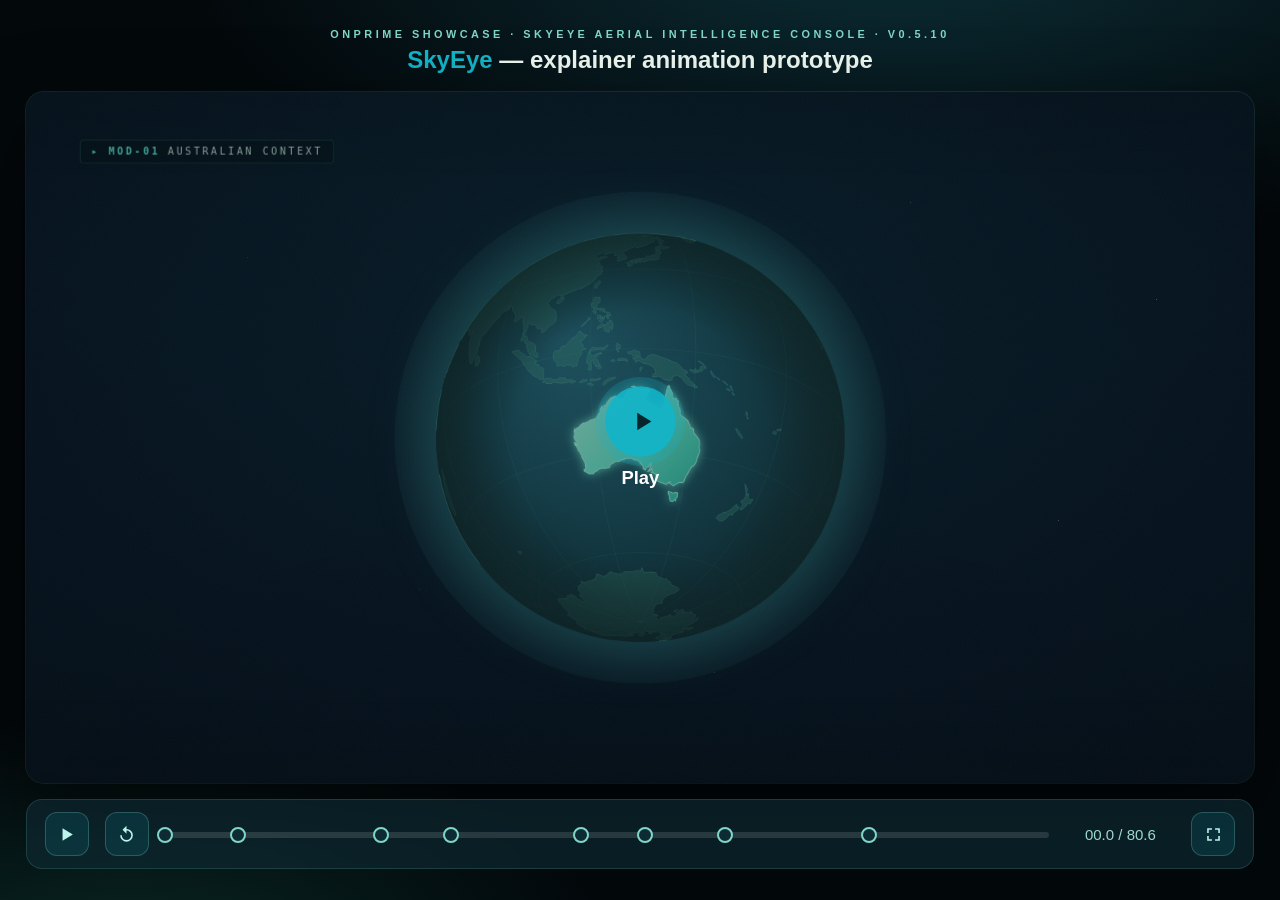
==== animation/index.html @ 73e35fc3 "Deploy SkyEye showcase page" ====
<!DOCTYPE html>
<html lang="en">
<head>
<meta charset="UTF-8" />
<meta name="viewport" content="width=device-width, initial-scale=1.0" />
<title>SkyEye — Explainer Animation Prototype</title>
<link rel="stylesheet" href="css/fonts.css">
<link rel="stylesheet" href="css/base.css">
<link rel="stylesheet" href="css/scenes-field.css">
<link rel="stylesheet" href="css/scenes-ai.css">
<link rel="stylesheet" href="css/scenes-ops.css">
</head>
<body>

<div class="kicker">OnPrime Showcase · SkyEye Aerial Intelligence Console · v0.5.10</div>
<h1 class="pagetitle"><em>SkyEye</em> — explainer animation prototype</h1>

<div class="player">
  <div class="stage-wrap" id="stageWrap">
    <div id="stage">

      <!-- ================= SCENE 0 · 0–6.2s · orbital opener ================= -->
      <section class="scene s0" id="s0">
        <div class="stars"></div>
        <div class="orbit">
          <div class="globe">
            <div class="atmo"></div>
            <!-- rotating globe canvas injected by js/globe.js -->
            <div class="aus-tag"><span class="ring"></span><span class="cross"></span><b>AUSTRALIA</b><i>27.0°S · 133.0°E</i></div>
          </div>
        </div>
        <div class="chip"><b>01</b>Australian Context</div>
      </section>

      <!-- ================= SCENE 1 · 6.2–20s ================= -->
      <section class="scene s1" id="s1">
        <div class="world">
          <div class="sky"></div>
          <div class="sun"></div>
          <svg class="cloud c1" width="240" height="90" viewBox="0 0 240 90">
            <ellipse cx="70" cy="58" rx="60" ry="28"/><ellipse cx="130" cy="44" rx="55" ry="32"/><ellipse cx="185" cy="60" rx="50" ry="24"/>
          </svg>
          <svg class="cloud c2" width="240" height="90" viewBox="0 0 240 90">
            <ellipse cx="70" cy="58" rx="60" ry="28"/><ellipse cx="130" cy="44" rx="55" ry="32"/><ellipse cx="185" cy="60" rx="50" ry="24"/>
          </svg>
          <svg class="cloud c3" width="240" height="90" viewBox="0 0 240 90">
            <ellipse cx="70" cy="58" rx="60" ry="28"/><ellipse cx="130" cy="44" rx="55" ry="32"/><ellipse cx="185" cy="60" rx="50" ry="24"/>
          </svg>
          <svg class="birds b1" width="120" height="40" viewBox="0 0 120 40"><g class="flock">
            <path d="M5,20 Q12,12 19,20 Q26,12 33,20"/>
            <path d="M45,10 Q52,2 59,10 Q66,2 73,10"/>
            <path d="M70,28 Q77,20 84,28 Q91,20 98,28"/>
          </g></svg>
          <svg class="birds b2" width="120" height="40" viewBox="0 0 120 40"><g class="flock">
            <path d="M5,20 Q12,12 19,20 Q26,12 33,20"/>
            <path d="M50,12 Q57,4 64,12 Q71,4 78,12"/>
          </g></svg>
          <svg class="hills" viewBox="0 0 1600 900" preserveAspectRatio="none">
            <path d="M0,470 Q220,360 470,440 T980,420 T1600,455 L1600,560 L0,560 Z" fill="#a7c6a3" opacity=".8"/>
            <path d="M0,490 Q330,400 720,468 T1600,480 L1600,580 L0,580 Z" fill="#8db983"/>
          </svg>
          <div class="haze"></div>

          <!-- perspective crop rows -->
          <svg class="rows" viewBox="0 0 1600 430" preserveAspectRatio="none">
            <rect x="-600" y="0" width="2800" height="430" fill="#5f9a45"/>
            <path d="M980,15 L-500,430 L-240,430 Z" fill="#6fae52"/>
            <path d="M980,15 L-240,430 L20,430 Z" fill="#5c9543"/>
            <path d="M980,15 L20,430 L280,430 Z" fill="#6fae52"/>
            <path d="M980,15 L280,430 L540,430 Z" fill="#5c9543"/>
            <path d="M980,15 L540,430 L800,430 Z" fill="#6fae52"/>
            <path d="M980,15 L800,430 L1060,430 Z" fill="#5c9543"/>
            <path d="M980,15 L1150,430 L1300,430 Z" fill="#c9a266"/>
            <path d="M980,15 L1060,430 L1150,430 Z" fill="#6fae52"/>
            <path d="M980,15 L1300,430 L1560,430 Z" fill="#5c9543"/>
            <path d="M980,15 L1560,430 L1820,430 Z" fill="#6fae52"/>
            <path d="M980,15 L1820,430 L2100,430 Z" fill="#5c9543"/>
            <!-- paddock grid: constant-depth fence lines + tinted blocks
                 so the wide shot reads as many paddocks, not one field -->
            <g stroke="rgba(20,60,25,.28)" stroke-width="3" fill="none">
              <line x1="-300" y1="120" x2="2000" y2="120"/>
              <line x1="-380" y1="225" x2="2060" y2="225"/>
              <line x1="-450" y1="330" x2="2120" y2="330"/>
            </g>
            <path d="M634,220 L891,220 L800,430 L280,430 Z" fill="rgba(217,183,94,.4)"/>
            <path d="M1061,120 L1193,120 L1618,330 L1223,330 Z" fill="rgba(170,205,120,.45)"/>
            <path d="M606,120 L737,120 L494,225 L231,225 Z" fill="rgba(150,190,110,.4)"/>
            <rect x="-600" y="0" width="2800" height="60" fill="url(#hfade)" opacity=".5"/>
            <defs><linearGradient id="hfade" x1="0" y1="0" x2="0" y2="1">
              <stop offset="0" stop-color="#ffe9b8"/><stop offset="1" stop-color="#ffe9b8" stop-opacity="0"/>
            </linearGradient></defs>
          </svg>
          <div class="shadows"><div class="cshadow cs1"></div><div class="cshadow cs2"></div></div>

          <!-- tractor -->
          <div class="tractorline"><div class="tractor">
            <svg width="150" height="84" viewBox="0 0 150 84">
              <rect x="18" y="34" width="74" height="26" rx="6" fill="#2f7d32"/>
              <rect x="78" y="12" width="40" height="44" rx="7" fill="#2f7d32"/>
              <rect x="86" y="18" width="24" height="20" rx="4" fill="#bfe3ee"/>
              <rect x="26" y="20" width="7" height="16" rx="3" fill="#27333a"/>
              <g class="wheel"><circle cx="108" cy="62" r="20" fill="#27333a"/><circle cx="108" cy="62" r="11" fill="#e8c963"/>
                <line x1="108" y1="52" x2="108" y2="72" stroke="#27333a" stroke-width="3"/>
                <line x1="98" y1="62" x2="118" y2="62" stroke="#27333a" stroke-width="3"/></g>
              <g class="wheel"><circle cx="38" cy="68" r="13" fill="#27333a"/><circle cx="38" cy="68" r="6.5" fill="#e8c963"/>
                <line x1="38" y1="62" x2="38" y2="74" stroke="#27333a" stroke-width="2.5"/></g>
            </svg>
            <div class="dust"><span></span><span></span><span></span></div>
          </div></div>

          <svg class="windmill" viewBox="0 0 110 190">
            <g class="wheelhead">
              <circle cx="55" cy="31" r="24" fill="none" stroke="#5a6b73" stroke-width="4"/>
              <g stroke="#5a6b73" stroke-width="4">
                <line x1="55" y1="7" x2="55" y2="55"/><line x1="31" y1="31" x2="79" y2="31"/>
                <line x1="38" y1="14" x2="72" y2="48"/><line x1="72" y1="14" x2="38" y2="48"/>
              </g>
              <circle cx="55" cy="31" r="6" fill="#42525a"/>
            </g>
            <path d="M47,48 L34,182 L43,182 L55,64 L67,182 L76,182 L63,48 Z" fill="#6b7b83"/>
            <line x1="40" y1="126" x2="70" y2="126" stroke="#6b7b83" stroke-width="5"/>
          </svg>

          <svg class="tree t1" viewBox="0 0 140 160">
            <rect x="64" y="90" width="12" height="64" rx="5" fill="#8a6a48"/>
            <ellipse cx="56" cy="66" rx="38" ry="30" fill="#5d8f57"/>
            <ellipse cx="92" cy="56" rx="34" ry="28" fill="#6da062"/>
            <ellipse cx="72" cy="38" rx="32" ry="26" fill="#7cb06b"/>
          </svg>
          <svg class="tree t2" viewBox="0 0 140 160">
            <rect x="64" y="90" width="12" height="64" rx="5" fill="#8a6a48"/>
            <ellipse cx="60" cy="60" rx="40" ry="32" fill="#679a5c"/>
            <ellipse cx="86" cy="44" rx="30" ry="24" fill="#7cb06b"/>
          </svg>

          <svg class="sheepline" viewBox="0 0 260 60">
            <g class="sheep"><ellipse cx="40" cy="34" rx="26" ry="16" fill="#f4f1e6"/><circle cx="62" cy="28" r="8" fill="#3c3a36"/>
              <line x1="30" y1="48" x2="30" y2="58" stroke="#3c3a36" stroke-width="3"/><line x1="50" y1="48" x2="50" y2="58" stroke="#3c3a36" stroke-width="3"/></g>
            <g class="sheep k2"><ellipse cx="130" cy="38" rx="22" ry="14" fill="#f4f1e6"/><circle cx="149" cy="33" r="7" fill="#3c3a36"/>
              <line x1="122" y1="50" x2="122" y2="58" stroke="#3c3a36" stroke-width="3"/><line x1="138" y1="50" x2="138" y2="58" stroke="#3c3a36" stroke-width="3"/></g>
            <g class="sheep"><ellipse cx="210" cy="32" rx="24" ry="15" fill="#f4f1e6"/><circle cx="231" cy="26" r="7.5" fill="#3c3a36"/>
              <line x1="202" y1="46" x2="202" y2="56" stroke="#3c3a36" stroke-width="3"/><line x1="220" y1="46" x2="220" y2="56" stroke="#3c3a36" stroke-width="3"/></g>
          </svg>

          <!-- distant farm buildings -->
          <svg class="farmhouse" style="position:absolute;left:1130px;top:476px;width:150px" viewBox="0 0 160 90">
            <rect x="10" y="40" width="70" height="40" fill="#d8cdb6"/>
            <path d="M5,42 L45,14 L85,42 Z" fill="#a8523e"/>
            <rect x="36" y="58" width="14" height="22" fill="#6b4a36"/>
            <rect x="92" y="48" width="44" height="32" fill="#b9b0a0"/>
            <path d="M90,50 L114,34 L138,50 Z" fill="#8a8276"/>
            <rect x="142" y="34" width="14" height="46" rx="6" fill="#c9c2b4"/>
            <ellipse cx="149" cy="34" rx="7" ry="4" fill="#a9a294"/>
          </svg>
          <!-- second windmill far on the left -->
          <svg class="windmill" style="left:180px;top:438px;width:54px;opacity:.85" viewBox="0 0 110 190">
            <g class="wheelhead">
              <circle cx="55" cy="31" r="24" fill="none" stroke="#5a6b73" stroke-width="4"/>
              <g stroke="#5a6b73" stroke-width="4">
                <line x1="55" y1="7" x2="55" y2="55"/><line x1="31" y1="31" x2="79" y2="31"/>
                <line x1="38" y1="14" x2="72" y2="48"/><line x1="72" y1="14" x2="38" y2="48"/>
              </g>
              <circle cx="55" cy="31" r="6" fill="#42525a"/>
            </g>
            <path d="M47,48 L34,182 L43,182 L55,64 L67,182 L76,182 L63,48 Z" fill="#6b7b83"/>
          </svg>
          <!-- distant sheep mob -->
          <svg style="position:absolute;left:1350px;top:548px;width:120px" viewBox="0 0 120 36" fill="#f4f1e6">
            <ellipse cx="14" cy="18" rx="11" ry="7"/><ellipse cx="42" cy="24" rx="9" ry="6"/>
            <ellipse cx="66" cy="14" rx="10" ry="6.5"/><ellipse cx="92" cy="22" rx="9" ry="6"/>
            <ellipse cx="110" cy="12" rx="8" ry="5.5"/>
          </svg>

          <!-- the tiny farmer the camera pulls back onto -->
          <svg class="tinyfarmer" viewBox="0 0 42 64">
            <rect x="13" y="44" width="6" height="18" rx="3" fill="#4d5a63"/>
            <rect x="23" y="44" width="6" height="18" rx="3" fill="#4d5a63"/>
            <rect x="10" y="22" width="22" height="26" rx="9" fill="#3e7cb1"/>
            <circle cx="21" cy="14" r="9" fill="#e8b98b"/>
            <ellipse cx="21" cy="7" rx="13" ry="3.5" fill="#a9803f"/>
            <path d="M13,7 Q13,1 21,1 Q29,1 29,7 Z" fill="#c0913f"/>
          </svg>
          <div class="pintag">1 farmer · ~4,000 ha</div>
        </div>

        <!-- close-up opening shot: shrinks ~10× onto the tiny farmer -->
        <div class="closeshot">
          <div class="csky"></div>
          <div class="cglow"></div>
          <svg class="farmer" viewBox="0 0 170 260">
            <rect x="58" y="190" width="20" height="56" rx="8" fill="#4d5a63"/>
            <rect x="92" y="190" width="20" height="56" rx="8" fill="#4d5a63"/>
            <rect x="52" y="240" width="32" height="14" rx="6" fill="#3a3530"/>
            <rect x="88" y="240" width="32" height="14" rx="6" fill="#3a3530"/>
            <rect x="48" y="108" width="74" height="92" rx="26" fill="#3e7cb1"/>
            <rect x="36" y="116" width="18" height="62" rx="9" fill="#3e7cb1" transform="rotate(8 45 147)"/>
            <g class="scratcharm">
              <rect x="112" y="62" width="18" height="60" rx="9" fill="#3e7cb1" transform="rotate(140 121 92)"/>
            </g>
            <circle cx="85" cy="74" r="30" fill="#e8b98b"/>
            <path d="M62,70 Q85,84 108,70 L108,62 Q85,74 62,62 Z" fill="#d9a877" opacity=".5"/>
            <ellipse cx="85" cy="46" rx="44" ry="10" fill="#a9803f"/>
            <path d="M60,46 Q60,18 85,18 Q110,18 110,46 Z" fill="#c0913f"/>
            <circle cx="74" cy="74" r="3.4" fill="#27333a"/>
            <circle cx="96" cy="74" r="3.4" fill="#27333a"/>
            <path d="M68,66 l12,4 M102,66 l-12,4" stroke="#27333a" stroke-width="2.6" stroke-linecap="round"/>
            <path d="M77,92 Q85,87 93,92" stroke="#27333a" stroke-width="3" fill="none" stroke-linecap="round"/>
          </svg>
          <div class="thought">
            <div class="cloud">
              <span class="q">?</span>
              <span class="kw k1">Pests? Weeds?</span>
              <span class="kw k2">Water stress?</span>
              <span class="kw k3">Where do I even look?</span>
            </div>
            <span class="puff p1"></span>
            <span class="puff p2"></span>
          </div>
          <svg class="wheat wl" viewBox="0 0 460 220">
            <g stroke="#b89b4e" stroke-width="6" stroke-linecap="round" fill="#d9b75e">
              <line x1="40" y1="220" x2="58" y2="80"/><ellipse cx="60" cy="66" rx="13" ry="30"/>
              <line x1="120" y1="220" x2="112" y2="60"/><ellipse cx="111" cy="44" rx="14" ry="32"/>
              <line x1="200" y1="220" x2="216" y2="92"/><ellipse cx="219" cy="76" rx="13" ry="29"/>
              <line x1="280" y1="220" x2="270" y2="70"/><ellipse cx="268" cy="52" rx="14" ry="32"/>
              <line x1="360" y1="220" x2="376" y2="100"/><ellipse cx="379" cy="84" rx="12" ry="27"/>
              <line x1="425" y1="220" x2="418" y2="120"/><ellipse cx="416" cy="104" rx="11" ry="25"/>
            </g>
          </svg>
          <svg class="wheat wr" viewBox="0 0 460 220">
            <g stroke="#b89b4e" stroke-width="6" stroke-linecap="round" fill="#d9b75e">
              <line x1="60" y1="220" x2="78" y2="90"/><ellipse cx="80" cy="74" rx="13" ry="30"/>
              <line x1="150" y1="220" x2="142" y2="64"/><ellipse cx="141" cy="48" rx="14" ry="32"/>
              <line x1="240" y1="220" x2="256" y2="96"/><ellipse cx="259" cy="80" rx="13" ry="29"/>
              <line x1="330" y1="220" x2="320" y2="76"/><ellipse cx="318" cy="58" rx="14" ry="32"/>
              <line x1="410" y1="220" x2="422" y2="108"/><ellipse cx="424" cy="92" rx="12" ry="27"/>
            </g>
          </svg>
        </div>
        <div class="chip"><b>02</b>The Scale Problem</div>
      </section>

      <!-- ================= SCENE 2 · 20–26.2s ================= -->
      <section class="scene s2" id="s2">
        <div class="backdrop"></div>
        <svg class="bgrows" viewBox="0 0 1600 430" preserveAspectRatio="none">
          <rect x="-600" y="0" width="2800" height="430" fill="#5d8a48"/>
          <path d="M980,15 L-240,430 L20,430 Z" fill="#578349" opacity=".7"/>
          <path d="M980,15 L280,430 L540,430 Z" fill="#578349" opacity=".7"/>
          <path d="M980,15 L800,430 L1060,430 Z" fill="#578349" opacity=".7"/>
          <path d="M980,15 L1300,430 L1560,430 Z" fill="#578349" opacity=".7"/>
        </svg>
        <div class="dim"></div>
        <div class="digits" id="digits"></div>

        <svg class="weblines" viewBox="0 0 1600 900">
          <path pathLength="1" class="dash" style="--d:2.2s" d="M260,210 Q480,330 690,200"/>
          <path pathLength="1" class="dash" style="--d:2.45s" d="M770,200 Q920,320 1100,190"/>
          <path pathLength="1" class="dash" style="--d:2.7s" d="M1180,220 Q1280,360 1290,420"/>
          <path pathLength="1" class="dash" style="--d:2.9s" d="M300,250 Q420,470 380,520"/>
          <path pathLength="1" class="dash" style="--d:3.1s" d="M430,560 Q650,640 660,610"/>
          <path pathLength="1" class="dash" style="--d:3.3s" d="M960,640 Q1080,560 1140,560"/>
          <path pathLength="1" class="dash" style="--d:3.5s" d="M700,250 Q620,420 480,540"/>
          <path pathLength="1" class="dash" style="--d:3.7s" d="M1120,250 Q1000,420 980,600"/>
        </svg>

        <svg class="farmer" viewBox="0 0 170 260">
          <rect x="58" y="190" width="20" height="56" rx="8" fill="#4d5a63"/>
          <rect x="92" y="190" width="20" height="56" rx="8" fill="#4d5a63"/>
          <rect x="52" y="240" width="32" height="14" rx="6" fill="#3a3530"/>
          <rect x="88" y="240" width="32" height="14" rx="6" fill="#3a3530"/>
          <rect x="48" y="108" width="74" height="92" rx="26" fill="#3e7cb1"/>
          <rect x="30" y="100" width="18" height="62" rx="9" fill="#3e7cb1" transform="rotate(38 39 131)"/>
          <rect x="122" y="100" width="18" height="62" rx="9" fill="#3e7cb1" transform="rotate(-38 131 131)"/>
          <circle cx="85" cy="74" r="30" fill="#e8b98b"/>
          <ellipse cx="85" cy="46" rx="44" ry="10" fill="#a9803f"/>
          <path d="M60,46 Q60,18 85,18 Q110,18 110,46 Z" fill="#c0913f"/>
          <circle cx="74" cy="74" r="3.4" fill="#27333a"/><circle cx="96" cy="74" r="3.4" fill="#27333a"/>
          <path d="M68,66 l12,4 M102,66 l-12,4" stroke="#27333a" stroke-width="2.6" stroke-linecap="round"/>
          <ellipse cx="85" cy="93" rx="6" ry="4.5" fill="#27333a"/>
        </svg>

        <div class="swarm">
          <div class="dchip" style="left:150px;top:160px;--d:.3s;--r:-6deg;--dc:#1f7ae0"><i></i>Soil moisture 23%</div>
          <div class="dchip" style="left:430px;top:115px;--d:.55s;--r:4deg;--dc:#2bd98a"><i></i>NDVI 0.61</div>
          <div class="dchip" style="left:705px;top:165px;--d:.8s;--r:-3deg;--dc:#ffb13d"><i></i>Temp 34°C</div>
          <div class="dchip warn" style="left:980px;top:115px;--d:1.05s;--r:5deg;--dc:#ff6757"><i></i>Pump #3 offline</div>
          <div class="dchip" style="left:1255px;top:170px;--d:1.3s;--r:-5deg;--dc:#8f7bff"><i></i>Wind 18 km/h</div>
          <div class="dchip" style="left:215px;top:330px;--d:1.5s;--r:5deg;--dc:#12b5c9"><i></i>Rain 0 mm · 21 days</div>
          <div class="dchip" style="left:1180px;top:340px;--d:1.7s;--r:-4deg;--dc:#2bd98a"><i></i>Livestock: 412 head</div>
          <div class="dchip" style="left:330px;top:485px;--d:1.9s;--r:-7deg;--dc:#ffb13d"><i></i>Feed level 40%</div>
          <div class="dchip" style="left:1060px;top:505px;--d:2.1s;--r:6deg;--dc:#1f7ae0"><i></i>pH 6.4</div>
          <div class="dchip warn" style="left:560px;top:565px;--d:2.3s;--r:4deg;--dc:#ff6757"><i></i>Sensor 14 — no signal</div>
          <div class="dchip" style="left:880px;top:590px;--d:2.5s;--r:-5deg;--dc:#8f7bff"><i></i>Tank B 62%</div>
          <div class="dchip" style="left:120px;top:615px;--d:2.7s;--r:6deg;--dc:#12b5c9"><i></i>Fuel use ↑ 9%</div>
          <div class="dchip" style="left:1290px;top:625px;--d:2.85s;--r:-6deg;--dc:#ffb13d"><i></i>Frost risk Thu</div>
          <div class="dchip" style="left:620px;top:330px;--d:3.0s;--r:3deg;--dc:#2bd98a"><i></i>Yield est. 3.1 t/ha</div>
        </div>
        <div class="bigq">?</div>
        <div class="chip"><b>03</b>Data ≠ Insight</div>
      </section>

      <!-- ============ SCENE · SOLUTION BRIDGE · 26.2–38.1s ============
           Bridges the problem (mod-1/2) to the system (mod-3→6) by
           previewing the whole arc: problem → solution → result. -->
      <section class="scene ssol" id="ssol">
        <div class="sol-grid"></div>
        <div class="sol-title">One platform — from problem to result
          <small>HOW SKYEYE WORKS</small></div>

        <div class="sol-flow">
          <!-- the problem we just saw -->
          <div class="sol-stage prob" style="--d:0s">
            <div class="sol-cap">The problem</div>
            <div class="sol-li">A whole farm to watch</div>
            <div class="sol-li">Sensors — not answers</div>
          </div>
          <div class="sol-arrow a1" style="--d:.1s"></div>

          <!-- the SkyEye system (previews the scenes that follow) -->
          <div class="sol-stage sys" style="--d:0s">
            <div class="sys-head"><span class="sys-dot"></span>SkyEye platform</div>
            <div class="sol-pipe">
              <span class="sol-pulse"></span>
              <div class="sol-step" style="--d:.05s"><span class="si">
                <svg class="icn ic-drone" viewBox="0 0 24 24" fill="none" stroke="#5ef2e0" stroke-width="1.6" stroke-linecap="round">
                  <line x1="7" y1="9" x2="10.5" y2="11.5"/><line x1="17" y1="9" x2="13.5" y2="11.5"/>
                  <g class="r1"><rect x="2.5" y="7.4" width="8" height="2" rx="1" fill="#5ef2e0" stroke="none"/></g>
                  <g class="r2"><rect x="13.5" y="7.4" width="8" height="2" rx="1" fill="#5ef2e0" stroke="none"/></g>
                  <rect x="9" y="11" width="6" height="4.6" rx="2"/>
                  <circle class="cap" cx="12" cy="17.8" r="1.3" fill="#aef7ff" stroke="none"/>
                </svg></span><b>Drone capture</b></div>
              <div class="sol-step" style="--d:.15s"><span class="si">
                <svg class="icn ic-eye" viewBox="0 0 24 24" fill="none" stroke="#5ef2e0" stroke-width="1.6">
                  <path d="M2.5,12 Q12,5 21.5,12 Q12,19 2.5,12 Z"/>
                  <circle class="pupil" cx="12" cy="12" r="3" fill="#5ef2e0" stroke="none"/>
                  <line class="scan" x1="3.5" y1="12" x2="20.5" y2="12" stroke="#aef7ff" stroke-width="1.2"/>
                </svg></span><b>AI vision</b></div>
              <div class="sol-step" style="--d:.25s"><span class="si">
                <svg class="icn ic-chat" viewBox="0 0 24 24" fill="none" stroke="#5ef2e0" stroke-width="1.6" stroke-linejoin="round">
                  <path d="M4,5 H20 A1.5,1.5 0 0 1 21.5,6.5 V14 A1.5,1.5 0 0 1 20,15.5 H11 L7,18.5 V15.5 H4 A1.5,1.5 0 0 1 2.5,14 V6.5 A1.5,1.5 0 0 1 4,5 Z"/>
                  <circle class="d d1" cx="8" cy="10.3" r="1.2" fill="#aef7ff" stroke="none"/>
                  <circle class="d d2" cx="12" cy="10.3" r="1.2" fill="#aef7ff" stroke="none"/>
                  <circle class="d d3" cx="16" cy="10.3" r="1.2" fill="#aef7ff" stroke="none"/>
                </svg></span><b>LLM agronomist</b></div>
              <div class="sol-step" style="--d:.35s"><span class="si">
                <svg class="icn ic-bars" viewBox="0 0 24 24" fill="#5ef2e0">
                  <rect class="bar b1" x="4" y="4" width="3.6" height="16" rx="1"/>
                  <rect class="bar b2" x="10.2" y="4" width="3.6" height="16" rx="1"/>
                  <rect class="bar b3" x="16.4" y="4" width="3.6" height="16" rx="1"/>
                </svg></span><b>Live dashboard</b></div>
            </div>
          </div>
          <div class="sol-arrow a2" style="--d:1.35s"></div>

          <!-- the result we end on -->
          <div class="sol-stage res" style="--d:1.5s">
            <div class="sol-cap">The result</div>
            <div class="sol-li up">Act earlier<b>↑</b></div>
            <div class="sol-li down">Spend less<b>↓</b></div>
            <div class="sol-li up">Grow more<b>↑</b></div>
          </div>
        </div>
        <div class="chip"><b>04</b>The SkyEye Approach</div>
      </section>

      <!-- ================= SCENE 3 · 38.1–43.8s ================= -->
      <section class="scene s3" id="s3">
        <div class="skyband"></div>
        <div class="p3wrap"><div class="p3">
          <div class="quilt" id="quilt"></div>
          <div class="ndvimask"><div class="ndvi"></div><div class="scanedge"></div></div>
        </div></div>

        <div class="ctile" style="left:330px;top:560px;--d:.35s;--mx:60px;--my:-330px;--ex:440px;--ey:-560px"></div>
        <div class="ctile alt" style="left:580px;top:640px;--d:1.1s;--mx:80px;--my:-410px;--ex:460px;--ey:-660px"></div>
        <div class="ctile" style="left:830px;top:520px;--d:1.85s;--mx:90px;--my:-290px;--ex:470px;--ey:-540px"></div>
        <div class="ctile alt" style="left:1080px;top:610px;--d:2.6s;--mx:100px;--my:-380px;--ex:380px;--ey:-630px"></div>
        <div class="ctile" style="left:1280px;top:540px;--d:3.25s;--mx:90px;--my:-310px;--ex:280px;--ey:-560px"></div>

        <div class="flyer"><div class="bank"><div class="dronebob">
          <svg width="360" height="170" viewBox="0 0 360 170">
            <line x1="86" y1="70" x2="158" y2="88" stroke="#27444e" stroke-width="8" stroke-linecap="round"/>
            <line x1="274" y1="70" x2="202" y2="88" stroke="#27444e" stroke-width="8" stroke-linecap="round"/>
            <line x1="120" y1="52" x2="170" y2="80" stroke="#27444e" stroke-width="6" stroke-linecap="round"/>
            <line x1="240" y1="52" x2="190" y2="80" stroke="#27444e" stroke-width="6" stroke-linecap="round"/>
            <g class="rotor"><rect x="30" y="64" width="112" height="9" rx="4.5" fill="#39606c"/></g>
            <g class="rotor" style="animation-delay:.04s"><rect x="218" y="64" width="112" height="9" rx="4.5" fill="#39606c"/></g>
            <g class="rotor" style="animation-delay:.08s"><rect x="78" y="47" width="84" height="7" rx="3.5" fill="#45707c"/></g>
            <g class="rotor" style="animation-delay:.02s"><rect x="198" y="47" width="84" height="7" rx="3.5" fill="#45707c"/></g>
            <circle cx="86" cy="68" r="8" fill="#1c343c"/><circle cx="274" cy="68" r="8" fill="#1c343c"/>
            <circle cx="120" cy="50" r="6" fill="#1c343c"/><circle cx="240" cy="50" r="6" fill="#1c343c"/>
            <rect x="134" y="78" width="92" height="38" rx="19" fill="#11363f"/>
            <rect x="142" y="85" width="50" height="10" rx="5" fill="#3fe7f2"/>
            <circle class="navlight" cx="138" cy="112" r="5" fill="#ff5246"/>
            <circle class="navlight gr" cx="222" cy="112" r="5" fill="#2bd98a"/>
            <rect x="164" y="114" width="28" height="16" rx="6" fill="#1c343c"/>
            <circle cx="178" cy="136" r="13" fill="#10282f"/>
            <circle cx="178" cy="136" r="6.5" fill="#3fe7f2"/>
            <path d="M146,116 L136,140 M212,116 L222,140" stroke="#1c343c" stroke-width="7" stroke-linecap="round"/>
          </svg>
        </div></div>
        <div class="beam"></div>
        <div class="dshadow"></div>
        </div>

        <div class="hud"><i></i><i></i><i></i><i></i>
          <div class="rec"><i></i>REC · MULTISPECTRAL 4K</div>
        </div>
        <div class="chip"><b>05</b>Drone Capture</div>
      </section>

      <!-- ================= SCENE 4 · 43.8–51s ================= -->
      <section class="scene s4" id="s4">
        <div class="floorwrap"><div class="floor"></div></div>
        <div class="spark" style="left:220px;top:260px"></div>
        <div class="spark v" style="left:380px;top:640px;animation-delay:-2s"></div>
        <div class="spark" style="left:1240px;top:220px;animation-delay:-4s"></div>
        <div class="spark v" style="left:1430px;top:560px;animation-delay:-1s"></div>
        <div class="spark" style="left:820px;top:160px;animation-delay:-3s"></div>
        <div class="spark v" style="left:1100px;top:700px;animation-delay:-5s"></div>

        <div class="plate">SkyEye Vision Engine
          <small>ONBOARD DEEP-LEARNING INFERENCE</small></div>

        <div class="pipeline">
          <div class="incol">
            <div class="collab">INPUT · DRONE CAPTURES</div>
            <div class="minidrone">
              <svg width="150" height="64" viewBox="0 0 200 90">
                <line x1="46" y1="40" x2="86" y2="50" stroke="#27444e" stroke-width="6" stroke-linecap="round"/>
                <line x1="154" y1="40" x2="114" y2="50" stroke="#27444e" stroke-width="6" stroke-linecap="round"/>
                <g class="mrotor"><rect x="14" y="34" width="64" height="7" rx="3.5" fill="#39606c"/></g>
                <g class="mrotor" style="animation-delay:.04s"><rect x="122" y="34" width="64" height="7" rx="3.5" fill="#39606c"/></g>
                <circle cx="46" cy="38" r="6" fill="#1c343c"/><circle cx="154" cy="38" r="6" fill="#1c343c"/>
                <rect x="74" y="46" width="52" height="24" rx="12" fill="#11363f"/>
                <rect x="82" y="52" width="26" height="7" rx="3.5" fill="#3fe7f2"/>
                <circle class="mlight" cx="100" cy="64" r="3.5" fill="#ff5246"/>
              </svg>
            </div>
            <!-- captures tossed from the drone, one after another, into the net -->
            <div class="ftile"    style="top:128px;--d:.1s;--fx:250px;--fy:34px"></div>
            <div class="ftile f2" style="top:128px;--d:.65s;--fx:250px;--fy:34px"></div>
            <div class="ftile f3" style="top:128px;--d:1.2s;--fx:250px;--fy:34px"></div>
          </div>
          <div class="net">
            <svg id="netsvg" viewBox="0 0 560 440"></svg>
            <div class="netbase">CNN · 24M PARAMS · EDGE-OPTIMISED</div>
          </div>
          <div class="outcol">
            <div class="collab">OUTPUT · DETECTIONS</div>
            <div class="otile">
              <svg viewBox="0 0 380 300" style="position:absolute;inset:0">
                <path pathLength="1" class="maskblob" style="--mc:#ff6757;--d:.35s"
                  d="M60,80 Q90,40 140,60 Q190,75 175,125 Q160,170 105,160 Q50,150 60,80 Z"/>
                <path pathLength="1" class="maskblob" style="--mc:#ffb13d;--d:.65s"
                  d="M230,170 Q280,140 320,175 Q350,210 315,245 Q270,275 235,240 Q205,205 230,170 Z"/>
              </svg>
              <div class="scanline"></div>
              <div class="bbox" style="--zc:#ff6757;left:40px;top:42px;width:158px;height:130px;--d:.75s"><span>Pest · 0.92</span></div>
              <div class="bbox" style="--zc:#8f7bff;left:210px;top:34px;width:146px;height:104px;--d:1s"><span>Weed · 0.81</span></div>
              <div class="bbox" style="--zc:#ffb13d;left:200px;top:148px;width:154px;height:120px;--d:1.25s"><span>Water stress · 0.87</span></div>
            </div>
          </div>
        </div>

        <div class="techrow">
          <div class="tchip" style="--d:2.4s">CNN backbone</div>
          <div class="tchip" style="--d:2.6s">Semantic segmentation</div>
          <div class="tchip" style="--d:2.8s">Anomaly detection</div>
          <div class="tchip" style="--d:3s">Trained on 2M+ field images</div>
        </div>
        <div class="chip"><b>06</b>Deep Learning</div>
      </section>

      <!-- ================= SCENE 5 · LLM agronomist (TEMPORARILY DISABLED) =================
           To restore: delete the `hidden` attribute below and re-add the s5 entry
           to the SCENES/CAPTIONS arrays in js/main.js (see comment there). -->
      <section class="scene s5" id="s5" hidden>
        <div class="dots"></div>

        <div class="chat">
          <div class="chathead">
            <div class="ai">
              <svg width="26" height="26" viewBox="0 0 24 24" fill="#fff">
                <path d="M12 2l1.8 5.2L19 9l-5.2 1.8L12 16l-1.8-5.2L5 9l5.2-1.8z"/>
                <path d="M19 14l.9 2.6L22.5 17.5l-2.6.9L19 21l-.9-2.6-2.6-.9 2.6-.9z" opacity=".8"/>
              </svg>
            </div>
            <div><div class="t">Ask SkyEye</div><div class="s">LLM agronomist · online</div></div>
          </div>
          <div class="msgs">
            <div class="bubble user"><span class="typed">What should I focus on today?</span></div>
            <div class="tdots"><i></i><i></i><i></i></div>
            <div class="bubble ai-msg">
              <div class="aline" style="--d:4.2s"><b>1.</b><span>Inspect <b>pest hotspot</b> in the NE paddock — disease probability 0.92.</span></div>
              <div class="aline" style="--d:4.9s"><b>2.</b><span>Pivot 2, sector 7 is <b>underwatered</b> — adjust irrigation before noon heat.</span></div>
              <div class="aline" style="--d:5.6s"><b>3.</b><span>Targeted spray covers <b>only 12%</b> of the field — map sent to your sprayer.</span></div>
              <div class="srcrow">
                <span class="src" style="--d:6.3s">NDVI map</span>
                <span class="src" style="--d:6.45s">Weather</span>
                <span class="src" style="--d:6.6s">Soil probes</span>
                <span class="src" style="--d:6.75s">Spray history</span>
              </div>
            </div>
          </div>
        </div>

        <div class="corewrap">
          <div class="feedcard" style="left:6px;top:54px;--d:1.2s;--fx:190px;--fy:170px">Vision detections</div>
          <div class="feedcard" style="right:6px;top:54px;--d:1.8s;--fx:-170px;--fy:170px">Weather forecast</div>
          <div class="feedcard" style="left:-8px;top:300px;--d:2.4s;--fx:210px;--fy:-40px">Soil probes</div>
          <div class="feedcard" style="right:-8px;top:300px;--d:3.0s;--fx:-190px;--fy:-40px">Spray history</div>
          <div class="core">
            <svg viewBox="0 0 24 24" fill="#fff">
              <path d="M12 2l1.8 5.2L19 9l-5.2 1.8L12 16l-1.8-5.2L5 9l5.2-1.8z"/>
              <path d="M19 14l.9 2.6L22.5 17.5l-2.6.9L19 21l-.9-2.6-2.6-.9 2.6-.9z" opacity=".85"/>
            </svg>
          </div>
          <div class="corelab">Large Language Model
            <small>REASONS OVER ALL FARM DATA</small></div>
          <div class="plancard">
            <h4>Today's action plan</h4>
            <div><i>1</i>Scout NE paddock pest zone</div>
            <div><i>2</i>Fix pivot 2 irrigation</div>
            <div><i>3</i>Run 12% targeted spray</div>
          </div>
        </div>
        <div class="chip"><b>06</b>LLM Agronomist</div>
      </section>

      <!-- ================= SCENE 6 · 51–64.2s ================= -->
      <section class="scene s6" id="s6">
        <div class="glow"></div>
        <div class="dash">
          <div class="dhead">
            <div class="dlogo"></div>
            <div class="dtitle">SkyEye · Farm Overview</div>
            <div class="dlive"><i></i>LIVE — 12 paddocks scanned</div>
          </div>
          <div class="kpis">
            <div class="kpi" style="--d:.8s"><div><div class="num">0.71</div><div class="lab">Avg NDVI</div></div>
              <svg width="110" height="40" viewBox="0 0 110 40">
                <polyline pathLength="1" points="0,32 18,28 36,30 54,20 72,22 90,12 110,8"/></svg></div>
            <div class="kpi" style="--d:1.1s"><div><div class="num">−18%</div><div class="lab">Water use vs. last week</div></div>
              <div class="trend">▼</div></div>
            <div class="kpi" style="--d:1.4s"><div><div class="num">4</div><div class="lab">Active alerts</div></div>
              <div class="trend bad">⚠</div></div>
          </div>
          <div class="dbody">
            <div class="map" id="plotgrid">
              <div class="radar"></div>
              <!-- systematic lawnmower survey route the drone flies to cover
                   every paddock (not a fence) — clarified by the legend below -->
              <svg class="dpath" viewBox="0 0 100 100" preserveAspectRatio="none">
                <path d="M8,15 L92,15 L92,37 L8,37 L8,60 L92,60 L92,82 L8,82"
                  vector-effect="non-scaling-stroke"/>
              </svg>
              <div class="dlegend"><span class="dl-line"></span>Drone survey route</div>
              <div class="zone" style="--zc:#ff6757;left:9%;top:14%;width:21%;height:26%;--d:1.9s"><span>Pest risk</span></div>
              <div class="zone water-zone" style="--zc:#ffb13d;left:46%;top:46%;width:26%;height:30%;--d:2.6s"><i class="zone-hotspot"></i><span class="below">Water stress</span></div>
              <div class="zone" style="--zc:#1f7ae0;left:38%;top:16%;width:18%;height:24%;--d:3.3s"><span>Irrigation uneven</span></div>
              <div class="zone" style="--zc:#8f7bff;left:12%;top:58%;width:18%;height:26%;--d:4.0s"><span>Spray zone</span></div>
              <div class="ddot"></div>
            </div>
            <div class="side">
              <div class="slabel">AI ANALYSIS</div>
              <div class="abar"><i></i></div>
              <div class="finding" style="--zc:#ff6757;--d:1.1s">Pest pressure — NE paddock<b>HIGH</b></div>
              <div class="finding" style="--zc:#ffb13d;--d:1.35s">Water stress — sector 7<b>MED</b></div>
              <div class="finding" style="--zc:#1f7ae0;--d:1.6s">Irrigation uneven — pivot 2<b>MED</b></div>
              <div class="finding" style="--zc:#8f7bff;--d:1.85s">Targeted spray — 12% of field<b>PLAN</b></div>
              <div class="actionplan">
                <div class="ap-head">Priority actions</div>
                <div class="ap-row" style="--zc:#ff6757;--d:2.25s"><i>1</i><span>Inspect NE pest zone</span><b>today</b></div>
                <div class="ap-row" style="--zc:#1f7ae0;--d:2.45s"><i>2</i><span>Repair pivot 2 sector 7</span><b>next</b></div>
                <div class="ap-row" style="--zc:#8f7bff;--d:2.65s"><i>3</i><span>Send 12% spray map</span><b>queued</b></div>
              </div>
              <div class="stat">
                <div class="big">91% of crop healthy</div>
                <div class="sub">Act on 4 zones — not 4,000 hectares</div>
              </div>
            </div>
          </div>
        </div>
        <div class="chip"><b>07</b>Action Dashboard</div>
      </section>

      <!-- ================= SCENE 7 · 64.9–80.8s ================= -->
      <section class="scene s7" id="s7">
        <div class="blob b1"></div><div class="blob b2"></div>
        <div class="phone">
          <div class="screen">
            <div class="apphead">
              <div class="t">Morning Outcome</div>
              <div class="d">SkyEye · Tue 6:00 am · 3 priorities handled</div>
            </div>
            <div class="rows">
              <div class="row" style="--zc:#ff6757;--d:1.2s">
                <div class="ic"><svg width="18" height="18" viewBox="0 0 24 24" fill="currentColor"><path d="M12 2c1.1 0 2 .9 2 2h2l1-2 1.7 1-1 1.8c.8.9 1.3 2 1.3 3.2h2v2h-2v2h2v2h-2c0 .7-.1 1.3-.3 1.9l1.8 1-1 1.7-1.9-1.1c-1.3 1.5-3.3 2.5-5.6 2.5s-4.3-1-5.6-2.5L4.5 18.6l-1-1.7 1.8-1c-.2-.6-.3-1.2-.3-1.9H3v-2h2v-2H3V8h2c0-1.2.5-2.3 1.3-3.2L5.3 3 7 2l1 2h2c0-1.1.9-2 2-2z"/></svg></div>
                <div><div class="tt">Pest zone inspected before spread</div><div class="ts">NE paddock · verified 6:20 am</div></div>
                <svg class="check" width="24" height="24" viewBox="0 0 24 24"><path d="M4 12.5 L10 18 L20 6"/></svg>
              </div>
              <div class="row" style="--zc:#1f7ae0;--d:2.4s">
                <div class="ic"><svg width="18" height="18" viewBox="0 0 24 24" fill="currentColor"><path d="M12 2C12 2 5 10 5 15a7 7 0 0 0 14 0c0-5-7-13-7-13z"/></svg></div>
                <div><div class="tt">Irrigation loss narrowed to one sector</div><div class="ts">Pivot 2 · field crew dispatched</div></div>
                <svg class="check" width="24" height="24" viewBox="0 0 24 24"><path d="M4 12.5 L10 18 L20 6"/></svg>
              </div>
              <div class="row" style="--zc:#8f7bff;--d:3.6s">
                <div class="ic"><svg width="18" height="18" viewBox="0 0 24 24" fill="currentColor"><path d="M5 3h8l1 4h3a2 2 0 0 1 2 2v9a3 3 0 0 1-3 3H8a3 3 0 0 1-3-3V3zm3 9a3 3 0 1 0 6 0 3 3 0 0 0-6 0z"/></svg></div>
                <div><div class="tt">Spray plan reduced to 12% of field</div><div class="ts">Target map synced to sprayer</div></div>
                <svg class="check" width="24" height="24" viewBox="0 0 24 24"><path d="M4 12.5 L10 18 L20 6"/></svg>
              </div>
            </div>
            <div class="saves">
              <div class="save" style="--d:4.6s"><div class="v">−18%</div><div class="k">water</div></div>
              <div class="save" style="--d:4.9s"><div class="v">−12%</div><div class="k">chemicals</div></div>
              <div class="save" style="--d:5.2s"><div class="v">−9%</div><div class="k">fuel</div></div>
              <div class="save" style="--d:5.5s"><div class="v">+yield</div><div class="k">earlier action</div></div>
            </div>
          </div>
        </div>

        <!-- outcome keyword cards filling the right space, with rise/fall motion -->
        <div class="s7out">
          <div class="ocard up"   style="--d:1.5s"><span class="oar">↑</span>Earlier action</div>
          <div class="ocard down" style="--d:1.8s"><span class="oar">↓</span>Lower inputs</div>
          <div class="ocard up"   style="--d:2.1s"><span class="oar">↑</span>Focused work</div>
        </div>

        <svg class="farmer farmerhappy" viewBox="0 0 170 260">
          <rect x="58" y="190" width="20" height="56" rx="8" fill="#4d5a63"/>
          <rect x="92" y="190" width="20" height="56" rx="8" fill="#4d5a63"/>
          <rect x="52" y="240" width="32" height="14" rx="6" fill="#3a3530"/>
          <rect x="88" y="240" width="32" height="14" rx="6" fill="#3a3530"/>
          <rect x="48" y="108" width="74" height="92" rx="26" fill="#3e7cb1"/>
          <rect x="120" y="92" width="18" height="62" rx="9" fill="#3e7cb1" transform="rotate(-130 129 123)"/>
          <rect x="36" y="116" width="18" height="62" rx="9" fill="#3e7cb1" transform="rotate(8 45 147)"/>
          <circle cx="85" cy="74" r="30" fill="#e8b98b"/>
          <ellipse cx="85" cy="46" rx="44" ry="10" fill="#a9803f"/>
          <path d="M60,46 Q60,18 85,18 Q110,18 110,46 Z" fill="#c0913f"/>
          <path d="M70,72 q4,-5 8,0 M92,72 q4,-5 8,0" stroke="#27333a" stroke-width="2.8" fill="none" stroke-linecap="round"/>
          <path d="M74,88 Q85,98 96,88" stroke="#27333a" stroke-width="3.2" fill="none" stroke-linecap="round"/>
        </svg>

        <div class="endcard">
          <svg class="mark" viewBox="0 0 120 120">
            <circle class="draw" pathLength="1" cx="60" cy="60" r="54" fill="none" stroke="#3fe7f2" stroke-width="3" opacity=".55"/>
            <line x1="22" y1="40" x2="52" y2="52" stroke="#7fe9da" stroke-width="5" stroke-linecap="round"/>
            <line x1="98" y1="40" x2="68" y2="52" stroke="#7fe9da" stroke-width="5" stroke-linecap="round"/>
            <rect x="8" y="34" width="30" height="6" rx="3" fill="#aef3e2"/>
            <rect x="82" y="34" width="30" height="6" rx="3" fill="#aef3e2"/>
            <rect x="42" y="48" width="36" height="18" rx="9" fill="#eafffb"/>
            <circle cx="60" cy="78" r="8" fill="#3fe7f2"/>
            <path class="draw" pathLength="1" d="M48,86 Q60,108 72,86" fill="none" stroke="#3fe7f2" stroke-width="3" opacity=".75"/>
          </svg>
          <div class="word">Sky<b>Eye</b></div>
          <div class="tag">Turning aerial inspection into clear farm actions.</div>
          <div class="pills">
            <div class="pill" style="--d:1.05s">Drone fleet</div>
            <div class="pill" style="--d:1.2s">Deep-learning vision</div>
            <div class="pill" style="--d:1.35s">LLM agronomist</div>
          </div>
          <div class="mini">AI-powered drone platform · Australia</div>
          <div class="qrcard">
            <img src="assets/SkyEyeQRCode-brand.png" alt="SkyEye QR code" />
            <span>Scan to learn more</span>
          </div>
        </div>
        <div class="chip"><b>08</b>Farm Outcome</div>
      </section>

      <!-- overlays -->
      <div id="vignette"></div>
      <div id="grain"></div>

      <div id="captionBar"><p id="caption"></p></div>
      <!-- Draft narration (edge-tts, en-AU). Regenerate via docs/audio-production.md. -->
      <audio id="voiceover" src="audio/voiceover.mp3" preload="auto"></audio>
      <div id="replay"><div class="rbtn">
        <div class="circ"><svg viewBox="0 0 24 24"><path d="M12 5V1L7 6l5 5V7a6 6 0 1 1-6 6H4a8 8 0 1 0 8-8z"/></svg></div>
        Replay
      </div></div>
      <div id="startposter"><div class="rbtn">
        <div class="circ"><svg viewBox="0 0 24 24"><path d="M7 4l13 8-13 8z"/></svg></div>
        Play
      </div></div>
    </div>
  </div>

  <div class="controls">
    <button class="cbtn" id="btnPlay" title="Play / Pause (Space)">
      <svg id="icPause" viewBox="0 0 24 24"><rect x="5" y="4" width="5" height="16" rx="1.5"/><rect x="14" y="4" width="5" height="16" rx="1.5"/></svg>
      <svg id="icPlay" viewBox="0 0 24 24" style="display:none"><path d="M7 4l13 8-13 8z"/></svg>
    </button>
    <button class="cbtn" id="btnRestart" title="Restart (R)">
      <svg viewBox="0 0 24 24"><path d="M12 5V1L7 6l5 5V7a6 6 0 1 1-6 6H4a8 8 0 1 0 8-8z"/></svg>
    </button>
    <div class="track" id="track">
      <div class="rail"></div>
      <div id="prog"></div>
    </div>
    <div id="clock">00.0 / 80.8</div>
    <button class="cbtn" id="btnFull" title="Fullscreen (F)">
      <svg viewBox="0 0 24 24"><path d="M4 4h6v2H6v4H4V4zm10 0h6v6h-2V6h-4V4zM4 14h2v4h4v2H4v-6zm14 0h2v6h-6v-2h4v-4z"/></svg>
    </button>
  </div>
</div>

<script src="js/lib/d3-array.min.js"></script>
<script src="js/lib/d3-geo.min.js"></script>
<script src="js/globe-data.js"></script>
<script src="js/globe.js"></script>
<script src="js/main.js"></script>
</body>
</html>
---- animation/css/fonts.css ----
/* Self-hosted fonts (latin subset) — vendored from Google Fonts so the
   animation and the exported video render deterministically offline. Bricolage
   Grotesque and Instrument Sans are variable fonts (one file covers a weight
   range); IBM Plex Mono ships per static weight. unicode-range is the Google
   "latin" subset, which covers ASCII plus the ° and en-dash used on screen. */
@font-face {
  font-family: 'Bricolage Grotesque';
  font-style: normal;
  font-weight: 500 800;
  font-display: swap;
  src: url(../fonts/bricolage-grotesque.woff2) format('woff2');
  unicode-range: U+0000-00FF, U+0131, U+0152-0153, U+02BB-02BC, U+02C6, U+02DA, U+02DC, U+0304, U+0308, U+0329, U+2000-206F, U+20AC, U+2122, U+2191, U+2193, U+2212, U+2215, U+FEFF, U+FFFD;
}
@font-face {
  font-family: 'Instrument Sans';
  font-style: normal;
  font-weight: 400 700;
  font-display: swap;
  src: url(../fonts/instrument-sans.woff2) format('woff2');
  unicode-range: U+0000-00FF, U+0131, U+0152-0153, U+02BB-02BC, U+02C6, U+02DA, U+02DC, U+0304, U+0308, U+0329, U+2000-206F, U+20AC, U+2122, U+2191, U+2193, U+2212, U+2215, U+FEFF, U+FFFD;
}
@font-face {
  font-family: 'Instrument Sans';
  font-style: italic;
  font-weight: 400;
  font-display: swap;
  src: url(../fonts/instrument-sans-italic.woff2) format('woff2');
  unicode-range: U+0000-00FF, U+0131, U+0152-0153, U+02BB-02BC, U+02C6, U+02DA, U+02DC, U+0304, U+0308, U+0329, U+2000-206F, U+20AC, U+2122, U+2191, U+2193, U+2212, U+2215, U+FEFF, U+FFFD;
}
@font-face {
  font-family: 'IBM Plex Mono';
  font-style: normal;
  font-weight: 400;
  font-display: swap;
  src: url(../fonts/ibm-plex-mono-400.woff2) format('woff2');
  unicode-range: U+0000-00FF, U+0131, U+0152-0153, U+02BB-02BC, U+02C6, U+02DA, U+02DC, U+0304, U+0308, U+0329, U+2000-206F, U+20AC, U+2122, U+2191, U+2193, U+2212, U+2215, U+FEFF, U+FFFD;
}
@font-face {
  font-family: 'IBM Plex Mono';
  font-style: normal;
  font-weight: 500;
  font-display: swap;
  src: url(../fonts/ibm-plex-mono-500.woff2) format('woff2');
  unicode-range: U+0000-00FF, U+0131, U+0152-0153, U+02BB-02BC, U+02C6, U+02DA, U+02DC, U+0304, U+0308, U+0329, U+2000-206F, U+20AC, U+2122, U+2191, U+2193, U+2212, U+2215, U+FEFF, U+FFFD;
}
@font-face {
  font-family: 'IBM Plex Mono';
  font-style: normal;
  font-weight: 600;
  font-display: swap;
  src: url(../fonts/ibm-plex-mono-600.woff2) format('woff2');
  unicode-range: U+0000-00FF, U+0131, U+0152-0153, U+02BB-02BC, U+02C6, U+02DA, U+02DC, U+0304, U+0308, U+0329, U+2000-206F, U+20AC, U+2122, U+2191, U+2193, U+2212, U+2215, U+FEFF, U+FFFD;
}
---- animation/css/base.css ----
/* ============================================================
   SkyEye explainer prototype — base.css
   Design tokens, page chrome, player UI, captions, overlays,
   and the shared keyframe library used by all scenes.
   ============================================================ */

:root{
  --ink:#0c2b33;
  --teal:#12b5c9;
  --cyan:#3fe7f2;
  --teal-deep:#0a4a52;
  --blue:#1f7ae0;
  --green-1:#69a84f;
  --green-2:#578f3f;
  --green-3:#86c266;
  --alert:#ff6757;
  --amber:#ffb13d;
  --violet:#8f7bff;
  --cream:#f7f4e8;
  --page:#03080b;
  --panel:#0a1a22;
  --font-display:"Bricolage Grotesque",sans-serif;
  --font-body:"Instrument Sans",sans-serif;
  --font-mono:"IBM Plex Mono",ui-monospace,"SFMono-Regular",monospace;
  --pop:cubic-bezier(.2,1.4,.3,1);
  /* premium motion curves — recon HUD reads as precise, not bouncy */
  --ease-out:cubic-bezier(.16,1,.3,1);      /* settle, no overshoot */
  --ease-io:cubic-bezier(.65,.05,.36,1);    /* tracked moves */
  /* aerial-data HUD console palette */
  --hud:#5ef2e0;                            /* live HUD lines / readouts */
  --hud-dim:rgba(94,242,224,.42);
  --grid:rgba(94,242,224,.05);
  --glass:rgba(11,26,32,.66);
  --glass-edge:rgba(94,242,224,.20);
  font-size:16px;
}
*{margin:0;padding:0;box-sizing:border-box}
html,body{height:100%}
body{
  background:
    radial-gradient(1200px 600px at 70% -10%, #0c3038 0%, transparent 60%),
    radial-gradient(900px 500px at 10% 110%, #0a2a26 0%, transparent 55%),
    var(--page);
  color:var(--cream);
  font-family:var(--font-body);
  display:flex;flex-direction:column;align-items:center;
  min-height:100%;
  padding:28px 20px 48px;
}
.kicker{letter-spacing:.32em;font-size:.68rem;text-transform:uppercase;
  color:#7fd6c9;margin-bottom:6px;font-weight:600}
h1.pagetitle{font-family:var(--font-display);font-weight:700;font-size:1.5rem;
  margin-bottom:18px;color:#eef7f0}
h1.pagetitle em{font-style:normal;color:var(--teal)}

/* ================= PLAYER ================= */
.player{width:min(1240px,96vw)}
.stage-wrap{
  position:relative;width:100%;aspect-ratio:16/9;
  border-radius:18px;overflow:hidden;
  box-shadow:0 30px 80px rgba(0,0,0,.55), 0 0 0 1px rgba(127,214,201,.14);
  background:#0a2228;
}
#stage{position:absolute;top:0;left:0;width:1600px;height:900px;
  transform-origin:top left}
.scene{position:absolute;inset:0;opacity:0;pointer-events:none;
  transform:scale(1.014);transform-origin:50% 50%;
  transition:opacity .6s var(--ease-out),transform .95s var(--ease-out)}
.scene.on{opacity:1;transform:scale(1)}
.scene.leaving{opacity:0;transform:scale(.992)}
.scene[hidden]{display:none !important}
/* hard guarantee: scene-internal animations restart from zero on activation */
.scene:not(.on):not(.leaving) *{animation:none !important}
.scene.leaving *{animation-play-state:paused !important}
#stage.paused *{animation-play-state:paused !important}

/* scene number chip */
.chip{
  position:absolute;top:90px;left:90px;z-index:56;
  font-family:var(--font-mono);font-weight:500;
  font-size:13px;letter-spacing:.26em;text-transform:uppercase;
  color:#cdeee6;background:rgba(5,16,20,.5);
  border:1px solid var(--glass-edge);
  padding:7px 14px;border-radius:5px;backdrop-filter:blur(6px);
  opacity:0;
}
.scene.on .chip{animation:fadeDown .7s .35s both var(--ease-out)}
.chip b{color:var(--hud);margin-right:10px;font-weight:600}
.chip b::before{content:"▸ MOD-"}

/* caption bar — console subtitle: glass slab, neon index tick */
#captionBar{position:absolute;left:0;right:0;bottom:78px;z-index:60;
  display:flex;justify-content:center;pointer-events:none}
#caption{
  position:relative;
  font-family:var(--font-display);font-weight:600;
  font-size:32px;line-height:1.24;color:#eafffb;text-align:center;
  letter-spacing:.004em;
  background:linear-gradient(180deg,rgba(6,18,22,.38),rgba(4,12,16,.46));
  backdrop-filter:blur(12px) saturate(1.1);
  border:1px solid var(--glass-edge);
  border-left:3px solid var(--hud);
  padding:15px 40px 15px 36px;border-radius:4px;max-width:1180px;
  box-shadow:0 18px 42px rgba(0,0,0,.28);
  opacity:0;clip-path:inset(0 100% 0 0);
  transition:opacity .42s var(--ease-out),clip-path .55s var(--ease-out);
}
#caption.show{opacity:1;clip-path:inset(0 0 0 0)}

/* global colour-grade — gentle lift, NOT a heavy dark wash */
#stage::after{content:"";position:absolute;inset:0;z-index:49;pointer-events:none;
  mix-blend-mode:soft-light;opacity:.45;
  background:
    radial-gradient(130% 110% at 50% 4%, rgba(150,240,225,.12), transparent 58%),
    radial-gradient(120% 120% at 50% 122%, rgba(12,34,42,.3), transparent 64%)}

/* grain + vignette — light cinematic edge, no gloom */
#vignette{position:absolute;inset:0;z-index:50;pointer-events:none;
  background:
    radial-gradient(122% 96% at 50% 46%, transparent 64%, rgba(6,16,20,.36) 100%),
    linear-gradient(180deg, rgba(6,16,20,.14), transparent 12%, transparent 88%, rgba(6,16,20,.18))}
#grain{position:absolute;inset:-60%;z-index:51;pointer-events:none;opacity:.07;
  will-change:transform;animation:grainShift .6s steps(6) infinite;
  background-image:url("data:image/svg+xml,%3Csvg xmlns='http://www.w3.org/2000/svg' width='200' height='200'%3E%3Cfilter id='n'%3E%3CfeTurbulence type='fractalNoise' baseFrequency='0.85' numOctaves='2'/%3E%3C/filter%3E%3Crect width='200' height='200' filter='url(%23n)' opacity='0.8'/%3E%3C/svg%3E")}

/* ================= CONTROLS ================= */
.controls{
  margin-top:16px;display:flex;align-items:center;gap:16px;
  background:rgba(14,42,51,.65);border:1px solid rgba(127,214,201,.16);
  border-radius:16px;padding:12px 18px;backdrop-filter:blur(8px)}
.cbtn{width:44px;height:44px;border-radius:12px;border:1px solid rgba(127,214,201,.25);
  background:rgba(18,181,201,.12);color:#bdf3ea;cursor:pointer;display:grid;place-items:center;
  transition:.18s}
.cbtn:hover{background:rgba(18,181,201,.3);transform:translateY(-1px)}
.cbtn svg{width:19px;height:19px;fill:currentColor}
.track{position:relative;flex:1;height:36px;cursor:pointer}
.track .rail{position:absolute;left:0;right:0;top:16px;height:6px;border-radius:99px;
  background:rgba(255,255,255,.12)}
.track #prog{position:absolute;left:0;top:16px;height:6px;border-radius:99px;width:0;
  background:linear-gradient(90deg,#12b5c9,#2bd98a)}
.track .mark{position:absolute;top:11px;width:16px;height:16px;border-radius:50%;
  background:#0e2a33;border:2.5px solid #7fd6c9;transform:translateX(-50%);transition:.18s;z-index:2}
.track .mark:hover{transform:translateX(-50%) scale(1.3);background:#12b5c9}
.track .mark .tip{position:absolute;bottom:24px;left:50%;transform:translateX(-50%);
  white-space:nowrap;font-size:12px;background:#0c2630;border:1px solid rgba(127,214,201,.3);
  color:#bdf3ea;padding:4px 9px;border-radius:7px;opacity:0;pointer-events:none;transition:.18s}
.track .mark:hover .tip{opacity:1}
#clock{font-variant-numeric:tabular-nums;font-size:15px;color:#9fd9cd;min-width:110px;text-align:center}
.hint{margin-top:14px;font-size:13.5px;color:#6f958d;text-align:center}
.hint kbd{background:rgba(255,255,255,.08);border:1px solid rgba(255,255,255,.14);
  border-radius:5px;padding:1px 7px;font-family:inherit}

/* replay overlay */
#replay{position:absolute;inset:0;z-index:80;display:none;place-items:center;
  background:rgba(6,22,27,.45);backdrop-filter:blur(3px);cursor:pointer}
#replay.show{display:grid}
#replay .rbtn{display:flex;flex-direction:column;align-items:center;gap:14px;color:#fff;
  font-family:var(--font-display);font-weight:700;font-size:26px}
#replay .rbtn .circ{width:92px;height:92px;border-radius:50%;background:rgba(18,181,201,.9);
  display:grid;place-items:center;box-shadow:0 0 0 12px rgba(18,181,201,.25)}
#replay .rbtn svg{width:36px;height:36px;fill:#06262c}

/* recording mode (?rec): chrome-less, stage fills a 16:9 viewport exactly */
body.rec{padding:0;display:block;background:#000}
body.rec .kicker,body.rec .pagetitle,body.rec .controls,body.rec .hint,body.rec .note{display:none}
body.rec .player{width:100vw}
body.rec .stage-wrap{border-radius:0;box-shadow:none}

/* script note */
.note{width:min(1240px,96vw);margin-top:26px;background:rgba(14,42,51,.5);
  border:1px solid rgba(127,214,201,.14);border-radius:16px;padding:22px 26px}
.note h2{font-family:var(--font-display);font-size:1.05rem;color:#aef3e2;margin-bottom:10px}
.note p{font-size:.95rem;line-height:1.65;color:#c4d9d3}
.note .vo{font-style:italic;color:#e8f4ee;border-left:3px solid var(--teal);
  padding-left:14px;margin-top:8px}
.note code{background:rgba(255,255,255,.08);padding:1px 6px;border-radius:5px}

/* ============================================================
   SHARED KEYFRAME LIBRARY
   ============================================================ */
@keyframes fadeDown{from{opacity:0;transform:translateY(-16px)}to{opacity:1;transform:translateY(0)}}
@keyframes fadeUp{from{opacity:0;transform:translateY(22px)}to{opacity:1;transform:translateY(0)}}
@keyframes fadeIn{from{opacity:0}to{opacity:1}}
@keyframes popIn{0%{opacity:0;transform:scale(.4) rotate(var(--r,0deg))}
  70%{opacity:1;transform:scale(1.08) rotate(var(--r,0deg))}
  100%{opacity:1;transform:scale(1) rotate(var(--r,0deg))}}
@keyframes scalePop{0%{opacity:0;transform:scale(.7)}65%{opacity:1;transform:scale(1.05)}
  100%{opacity:1;transform:scale(1)}}
@keyframes slideInR{from{opacity:0;transform:translateX(36px)}to{opacity:1;transform:translateX(0)}}
@keyframes slideInL{from{opacity:0;transform:translateX(-36px)}to{opacity:1;transform:translateX(0)}}
@keyframes slowZoom{from{transform:scale(1)}to{transform:scale(1.055)}}
/* opening dolly-out, two layers (see docs/scene1-camera.md):
   - closeOut: the native-resolution close-up shrinks ~10× onto the tiny
     farmer's position in the wide world and dissolves late in the move.
     Only ever downscales → stays raster-sharp.
   - wideIn: the wide world settles from a shallow 1.45× to 1 around the
     same anchor point, so both layers read as one continuous camera. */
@keyframes closeOut{
  0%,13%{transform:translate(0,0) scale(1)}
  100%{transform:translate(-110px,-200px) scale(.1)}}
/* fade window matched to the ease-out shrink: the oversized backdrop stops
   covering the frame at ~35% progress (scale ≈ 0.31), so the dissolve runs
   30% → 58% to hide the layer edge as it appears */
@keyframes closeFade{0%,30%{opacity:1}58%,100%{opacity:0}}
@keyframes wideIn{from{transform:scale(1.45)}to{transform:scale(1)}}
@keyframes drift{from{transform:translateX(0)}to{transform:translateX(70px)}}
@keyframes driftFar{from{transform:translateX(0)}to{transform:translateX(-50px)}}
@keyframes spinWheel{to{transform:rotate(360deg)}}
@keyframes bob{0%,100%{transform:translateY(0)}50%{transform:translateY(-12px)}}
@keyframes sway{0%,100%{transform:rotate(-1.6deg)}50%{transform:rotate(1.6deg)}}
@keyframes sunPulse{0%,100%{opacity:.55}50%{opacity:.85}}
@keyframes thinkBlink{0%,100%{opacity:0}15%,85%{opacity:1}}
@keyframes wobble{0%,100%{transform:rotate(var(--r,0deg))}50%{transform:rotate(calc(var(--r,0deg) + 3.5deg))}}
@keyframes swarmShake{0%,100%{transform:translate(0,0)}25%{transform:translate(3px,-2px)}
  50%{transform:translate(-3px,2px)}75%{transform:translate(2px,3px)}}
/* single-segment, strictly linear flight — multi-waypoint keyframes cause a
   visible velocity hitch at each waypoint (per-segment easing + unequal
   distances). Vertical life comes from a separate bob on the inner flock. */
@keyframes flyLinear{from{transform:translate3d(-220px,0,0)}
  to{transform:translate3d(1820px,-36px,0)}}
@keyframes cloudShadow{from{transform:translate3d(-500px,0,0)}to{transform:translate3d(1900px,0,0)}}
@keyframes tractorGo{from{transform:translate3d(-260px,0,0)}to{transform:translate3d(1760px,0,0)}}
@keyframes wheelTurn{to{transform:rotate(360deg)}}
@keyframes puff{0%{opacity:.55;transform:translate(0,0) scale(.5)}
  100%{opacity:0;transform:translate(-34px,-20px) scale(1.5)}}
@keyframes riseFade{0%{opacity:0;transform:translateY(20px)}
  25%{opacity:.5}100%{opacity:0;transform:translateY(-70px)}}
@keyframes drawLine{to{stroke-dashoffset:0}}
@keyframes flyAcross{from{transform:translate3d(-120px,0,0)}to{transform:translate3d(1680px,0,0)}}
@keyframes rotorSpin{0%{transform:scaleX(1)}50%{transform:scaleX(.15)}100%{transform:scaleX(1)}}
@keyframes scanReveal{from{width:0}to{width:100%}}
@keyframes ping{0%{transform:scale(.4);opacity:.9}100%{transform:scale(2.6);opacity:0}}
@keyframes blinkDot{0%,100%{opacity:1}50%{opacity:.15}}
@keyframes tileFly{0%{opacity:0;transform:translate(0,0) scale(.45)}
  15%{opacity:1}
  55%{opacity:1;transform:translate(var(--mx),var(--my)) scale(.8)}
  100%{opacity:0;transform:translate(var(--ex),var(--ey)) scale(.4)}}
@keyframes feedIn{0%{opacity:0;transform:translate(0,0) scale(1)}
  20%{opacity:1}
  100%{opacity:0;transform:translate(var(--fx,240px),var(--fy,0px)) scale(.25)}}
@keyframes nodePulse{0%,100%{opacity:.45;r:7}50%{opacity:1;r:10}}
@keyframes nodeGlow{0%,100%{opacity:.35}50%{opacity:1}}
@keyframes edgeFlow{from{stroke-dashoffset:1}to{stroke-dashoffset:-1}}
@keyframes maskFill{from{fill-opacity:0}to{fill-opacity:.5}}
@keyframes scanlineY{from{transform:translateY(-10%)}to{transform:translateY(320px)}}
@keyframes typeW{from{width:0}to{width:100%}}
@keyframes dotBounce{0%,80%,100%{transform:translateY(0)}40%{transform:translateY(-7px)}}
@keyframes growBar{from{width:0}to{width:100%}}
@keyframes radar{from{transform:rotate(0deg)}to{transform:rotate(360deg)}}
@keyframes zonePulse{0%,100%{box-shadow:0 0 0 0 var(--zc)}50%{box-shadow:0 0 0 9px transparent}}
@keyframes phoneIn{from{opacity:0;transform:translateY(70px) rotate(-7deg)}
  to{opacity:1;transform:translateY(0) rotate(-3deg)}}
@keyframes checkDraw{to{stroke-dashoffset:0}}
@keyframes shineSweep{from{transform:translateX(-130%) skewX(-18deg)}
  to{transform:translateX(230%) skewX(-18deg)}}
@keyframes dashFloat{0%,100%{transform:translateY(0)}50%{transform:translateY(-8px)}}
@keyframes floaty{0%,100%{transform:translate(0,0)}33%{transform:translate(8px,-14px)}
  66%{transform:translate(-6px,-26px)}}
@keyframes corePulse{0%,100%{box-shadow:0 0 40px 6px rgba(63,231,242,.35)}
  50%{box-shadow:0 0 70px 18px rgba(143,123,255,.45)}}
@keyframes dronePatrol{
  0%{transform:translate(0,0)}25%{transform:translate(210px,40px)}
  50%{transform:translate(330px,-60px)}75%{transform:translate(140px,-120px)}
  100%{transform:translate(0,0)}}
@keyframes heatShimmer{0%,100%{opacity:.12}50%{opacity:.3}}
@keyframes grainShift{0%{transform:translate(0,0)}100%{transform:translate(-7%,4%)}}
@keyframes glassIn{from{opacity:0;clip-path:inset(0 0 100% 0);transform:translateY(14px)}
  to{opacity:1;clip-path:inset(0 0 0 0);transform:translateY(0)}}
@keyframes contourDrift{from{background-position:0 0,0 0}to{background-position:60px 30px,-40px 50px}}

/* ============================================================
   REUSABLE SURFACES — scene files compose these for cohesion
   ============================================================ */
.gl-panel{background:var(--glass);
  backdrop-filter:blur(15px) saturate(1.12);-webkit-backdrop-filter:blur(15px) saturate(1.12);
  border:1px solid var(--glass-edge);border-radius:14px;
  box-shadow:0 30px 80px rgba(0,0,0,.5),
             inset 0 1px 0 rgba(255,255,255,.06),
             inset 0 0 40px rgba(94,242,224,.04)}
/* topographic contour wash — drop on any dark backdrop for the recon-map feel */
.topo{background-image:
    repeating-radial-gradient(120% 90% at 28% 18%, transparent 0 23px, rgba(94,242,224,.05) 23px 24px),
    repeating-radial-gradient(150% 100% at 82% 88%, transparent 0 30px, rgba(94,242,224,.04) 30px 31px),
    repeating-radial-gradient(110% 80% at 60% 50%, transparent 0 38px, rgba(94,242,224,.03) 38px 39px);
  background-size:cover;animation:contourDrift 40s linear infinite alternate}

/* ============================================================
   SCENE 0 — orbital opener: wireframe globe, Australia locked,
   then a dive-zoom into the country that hands off to the farm.
   ============================================================ */
.s0{background:radial-gradient(125% 125% at 50% 36%, #0a2433 0%, #061522 46%, #02070c 100%)}
.s0 .stars{position:absolute;inset:0;opacity:.7;
  background:
    radial-gradient(1.4px 1.4px at 18% 24%, rgba(255,255,255,.9), transparent 60%),
    radial-gradient(1.2px 1.2px at 72% 16%, rgba(190,230,255,.8), transparent 60%),
    radial-gradient(1.6px 1.6px at 84% 62%, rgba(255,255,255,.85), transparent 60%),
    radial-gradient(1.1px 1.1px at 32% 72%, rgba(200,240,255,.7), transparent 60%),
    radial-gradient(1.3px 1.3px at 56% 84%, rgba(255,255,255,.75), transparent 60%),
    radial-gradient(1.1px 1.1px at 9% 56%, rgba(255,255,255,.6), transparent 60%),
    radial-gradient(1.5px 1.5px at 92% 30%, rgba(255,255,255,.7), transparent 60%);
  animation:s0twinkle 4s ease-in-out infinite}
.scene.on .s0 .stars{animation:s0twinkle 4s ease-in-out infinite}
@keyframes s0twinkle{0%,100%{opacity:.55}50%{opacity:.85}}

.s0 .orbit{position:absolute;inset:0;display:grid;place-items:center}
.s0 .globe{position:relative;width:560px;height:560px;
  transform-origin:50% 50%;opacity:0}
.scene.on .globe{animation:s0dive 6.2s .12s cubic-bezier(.5,.04,.7,1) both}
@keyframes s0dive{
  0%{opacity:0;transform:scale(.82)}
  11%{opacity:1;transform:scale(1)}
  56%{opacity:1;transform:scale(1.13)}
  100%{opacity:0;transform:scale(7.4)}}
.s0 .globe-canvas{position:absolute;inset:0;width:100%;height:100%;border-radius:50%;
  filter:drop-shadow(0 0 40px rgba(40,120,140,.45))}
.s0 .atmo{position:absolute;inset:-40px;border-radius:50%;
  background:radial-gradient(circle at 50% 50%, rgba(94,242,224,.16) 60%, rgba(94,242,224,.05) 72%, transparent 78%)}
/* real Australia outline, filled + glowing via CSS mask */
/* Australia highlighted in its true geographic position on the globe */
.s0 .aus-land{filter:drop-shadow(0 0 3px rgba(130,255,220,.7))}
.scene.on .aus-land{animation:s0ausGlow 2s .4s infinite ease-in-out}
@keyframes s0ausGlow{0%,100%{filter:drop-shadow(0 0 3px rgba(94,242,224,.55))}
  50%{filter:drop-shadow(0 0 11px rgba(130,255,220,.98))}}

/* target-lock tag pinned over Australia */
.s0 .aus-tag{position:absolute;left:50%;top:50%;transform:translate(-50%,-50%);
  width:0;height:0;color:var(--hud);font-family:var(--font-mono);opacity:0}
/* target-lock appears AFTER the globe settles on Australia (~2.6s) and clears
   before the dive's big zoom blows it up (~3.5s) */
.scene.on .aus-tag{animation:s0tag 6.2s .12s both}
@keyframes s0tag{0%,40%{opacity:0}46%{opacity:1}52%{opacity:1}56%,100%{opacity:0}}
.s0 .aus-tag .ring{position:absolute;left:50%;top:50%;width:120px;height:120px;
  margin:-60px 0 0 -60px;border:1.5px solid var(--hud);border-radius:50%;opacity:0}
.scene.on .aus-tag .ring{animation:s0ring 1.7s 2.7s 1 ease-out}
@keyframes s0ring{0%{transform:scale(.45);opacity:.85}100%{transform:scale(2.3);opacity:0}}
.s0 .aus-tag .cross{position:absolute;left:50%;top:50%;width:46px;height:46px;
  margin:-23px 0 0 -23px;
  background:
    linear-gradient(var(--hud),var(--hud)) 50% 0/1.5px 14px no-repeat,
    linear-gradient(var(--hud),var(--hud)) 50% 100%/1.5px 14px no-repeat,
    linear-gradient(var(--hud),var(--hud)) 0 50%/14px 1.5px no-repeat,
    linear-gradient(var(--hud),var(--hud)) 100% 50%/14px 1.5px no-repeat}
.s0 .aus-tag b{position:absolute;left:74px;top:-26px;white-space:nowrap;
  font-size:21px;font-weight:600;letter-spacing:.26em;
  text-shadow:0 0 14px rgba(94,242,224,.6)}
.s0 .aus-tag b::before{content:"";position:absolute;left:-46px;top:11px;width:40px;height:1px;
  background:var(--hud);opacity:.7}
.s0 .aus-tag i{position:absolute;left:74px;top:2px;white-space:nowrap;
  font-size:12.5px;font-style:normal;letter-spacing:.18em;color:var(--hud-dim)}
.s0 .chip{top:62px;left:70px}

/* ============================================================
   START POSTER — first-load frame while waiting for the click
   that audio autoplay requires (shows the globe + a Play button
   instead of a lone caption over an empty stage).
   ============================================================ */
#startposter{position:absolute;inset:0;z-index:82;display:none;place-items:center;
  background:rgba(4,12,18,.32);cursor:pointer}
#stage.prestart #startposter{display:grid}
#startposter .rbtn{display:flex;flex-direction:column;align-items:center;gap:14px;color:#fff;
  font-family:var(--font-display);font-weight:700;font-size:24px}
#startposter .rbtn .circ{width:92px;height:92px;border-radius:50%;background:rgba(18,181,201,.92);
  display:grid;place-items:center;box-shadow:0 0 0 12px rgba(18,181,201,.22)}
#startposter .rbtn svg{width:34px;height:34px;fill:#06262c;margin-left:5px}
/* prestart: reveal the globe as a poster, hide the premature caption */
#stage.prestart #captionBar{opacity:0}
#stage.prestart .s0 .globe{opacity:1 !important;transform:scale(1) !important;animation:none !important}
#stage.prestart .s0 .aus-land{animation:none !important}
#stage.prestart .s0 .aus-tag{opacity:0 !important}
/* keep the end Replay overlay from blurring/dimming the QR out of scan range */
#replay{backdrop-filter:none !important;-webkit-backdrop-filter:none !important;
  background:rgba(6,22,27,.26) !important}

/* Mobile: the animation remains a 16:9 stage, but the page chrome must not
   force horizontal scroll or bury the controls below the fold. */
@media (max-width:760px){
  body{
    padding:14px 10px 24px;
    align-items:stretch;
  }
  .kicker{
    max-width:100%;
    text-align:center;
    letter-spacing:.16em;
    font-size:.58rem;
    line-height:1.45;
  }
  h1.pagetitle{
    text-align:center;
    font-size:1.05rem;
    line-height:1.15;
    margin-bottom:12px;
  }
  .player,.note{width:100%}
  .stage-wrap{
    border-radius:10px;
    box-shadow:0 18px 48px rgba(0,0,0,.5), 0 0 0 1px rgba(127,214,201,.14);
  }
  .chip{
    top:44px;
    left:44px;
    font-size:21px;
    letter-spacing:.2em;
    padding:8px 13px;
  }
  #captionBar{
    bottom:48px;
    padding:0 56px;
  }
  #caption{
    max-width:1480px;
    font-size:50px;
    line-height:1.14;
    padding:18px 30px 18px 28px;
  }
  .controls{
    width:100%;
    flex-wrap:wrap;
    gap:10px;
    margin-top:10px;
    padding:10px;
    border-radius:12px;
  }
  .cbtn{
    width:40px;
    height:40px;
    border-radius:10px;
  }
  .track{
    order:10;
    flex:0 0 100%;
    min-width:100%;
    height:32px;
  }
  .track .rail,.track #prog{top:13px}
  .track .mark{top:8px}
  .track .mark .tip{display:none}
  #clock{
    margin-left:auto;
    min-width:94px;
    font-size:13px;
  }
  .hint{
    margin-top:10px;
    font-size:12px;
    line-height:1.5;
  }
  .note{
    margin-top:16px;
    padding:16px;
    border-radius:12px;
  }
}

@media (max-width:420px){
  body{padding-left:8px;padding-right:8px}
  .kicker{letter-spacing:.12em}
  h1.pagetitle{font-size:.98rem}
  .chip{
    top:36px;
    left:36px;
    font-size:24px;
    max-width:520px;
    white-space:normal;
    line-height:1.25;
  }
  .chip b{margin-right:8px}
  #captionBar{
    bottom:42px;
    padding:0 42px;
  }
  #caption{
    font-size:56px;
    padding:18px 26px;
  }
  .hint kbd{padding:1px 5px}
}
---- animation/css/scenes-field.css ----
/* ============================================================
   scenes-field.css — Scene 1 (scale problem), Scene 2 (data
   overload), Scene 3 (drone capture). Farm world.
   GRADE: Warm bright daytime — golden-hour / clear-day aerial.
   All animation names, element structure, timing preserved.
   New keyframes use sf- prefix to avoid collisions.
   ============================================================ */

/* =====================================================
   SCENE 1 — 0–7s · golden-hour farm, layered parallax
===================================================== */
/* wide farmland — arrives from the globe dive, then settles gently
   (the globe already did the big zoom, so this is just a soft push-in) */
.s1 .world{position:absolute;inset:0;will-change:transform;
  transform-origin:50% 44%;
  animation:sf-arrive 3.6s .15s cubic-bezier(.16,1,.3,1) both;
  /* natural sunlit terrain — healthy crops, no darkening */
  filter:saturate(1.05) brightness(1.0)}
@keyframes sf-arrive{from{transform:scale(1.17)}to{transform:scale(1)}}

/* foreground layer — a farmer rises into frame with a thought bubble:
   one person, a whole property to watch — the scale problem, up close */
.s1 .closeshot{position:absolute;inset:0;z-index:5;pointer-events:none}
.s1 .closeshot .csky,.s1 .closeshot .cglow{display:none}
.s1 .closeshot .farmer{position:absolute;left:96px;top:auto;bottom:-52px;width:340px;
  transform-origin:bottom center;will-change:transform;
  filter:drop-shadow(0 18px 26px rgba(20,40,30,.32))}
.scene.on .closeshot .farmer{animation:sf-insert 1.05s 1.2s cubic-bezier(.16,1,.3,1) both}
@keyframes sf-insert{from{opacity:0;transform:translateY(118%)}to{opacity:1;transform:translateY(0)}}
/* thought bubble — sits just above the farmer's head, carries the worry
   keywords (the unseen problems) instead of a lone "?" floating off alone */
.s1 .closeshot .thought{position:absolute;left:300px;top:300px;width:360px;opacity:0;
  transform-origin:bottom left}
.scene.on .closeshot .thought{animation:scalePop .6s 2.4s both var(--pop),
  sf-thfloat 3.6s 3.0s ease-in-out infinite}
@keyframes sf-thfloat{0%,100%{transform:translateY(0)}50%{transform:translateY(-9px)}}
.s1 .thought .cloud{position:relative;display:inline-flex;flex-direction:column;
  align-items:flex-start;gap:6px;
  background:rgba(255,255,255,.97);border-radius:30px;padding:16px 24px 18px;
  box-shadow:0 18px 44px rgba(20,40,30,.30),inset 0 0 0 1px rgba(18,181,201,.14)}
.s1 .thought .q{position:absolute;right:20px;top:6px;font-family:var(--font-display);
  font-weight:800;font-size:52px;line-height:1;color:rgba(18,181,201,.16)}
.s1 .thought .kw{font-family:var(--font-display);font-weight:700;font-size:22px;
  letter-spacing:.004em;color:#173a28;z-index:1}
.s1 .thought .kw.k2{color:#1f7ae0}
.s1 .thought .kw.k3{color:#b06a10;font-size:19px;font-weight:600}
.s1 .thought .puff{position:absolute;border-radius:50%;background:rgba(255,255,255,.95);
  box-shadow:0 6px 16px rgba(20,40,30,.22)}
.s1 .thought .puff.p1{width:30px;height:30px;left:-2px;bottom:-30px}
.s1 .thought .puff.p2{width:17px;height:17px;left:-22px;bottom:-56px}

/* Bright warm daytime sky — replaces the dark navy */
.s1 .sky{position:absolute;inset:0;
  background:linear-gradient(180deg,
    #3c82c0 0%,
    #5ba0d2 14%,
    #7dbde8 32%,
    #a8d8f2 48%,
    #edd080 60%,
    #f5b84a 65%,
    #f0a030 68%,
    #5a9430 71%,
    #4a7824 80%,
    #365818 100%)}

/* Warm glowing sun — bright but tasteful bloom */
.s1 .sun{position:absolute;top:238px;left:1128px;width:100px;height:100px;border-radius:50%;
  background:radial-gradient(circle,rgba(255,255,230,1) 0%,#ffe060 40%,#ffb830 75%,#ff9010 100%);
  box-shadow:
    0 0 18px 8px rgba(255,200,60,.85),
    0 0 60px 22px rgba(255,160,40,.55),
    0 0 130px 55px rgba(255,130,20,.3),
    0 0 240px 100px rgba(255,100,10,.14)}
.s1 .sun::after{content:"";position:absolute;inset:-60px;border-radius:50%;
  background:radial-gradient(circle,rgba(255,200,80,.3),transparent 68%);
  animation:sunPulse 4s infinite}

/* Clouds — warm daytime whites + depth blur */
.s1 .cloud{position:absolute}
.s1 .cloud ellipse{fill:#f0ece0}
.s1 .cloud.c1{left:140px;top:70px;
  animation:drift 13s linear infinite alternate;
  filter:drop-shadow(0 4px 8px rgba(180,140,60,.2)) drop-shadow(0 -1px 4px rgba(255,220,100,.2))}
.s1 .cloud.c2{left:740px;top:150px;transform:scale(.7);
  animation:driftFar 17s linear infinite alternate;
  filter:blur(1px) drop-shadow(0 4px 8px rgba(180,140,60,.15))}
.s1 .cloud.c3{left:1180px;top:60px;transform:scale(.55);
  animation:drift 21s linear infinite alternate;
  filter:blur(1.5px) saturate(.9) drop-shadow(0 4px 8px rgba(180,140,60,.12))}

/* Birds — natural warm stroke */
.s1 .birds{position:absolute;top:160px;left:0;will-change:transform;
  animation:flyLinear 13s linear infinite}
.s1 .birds.b2{top:240px;animation:flyLinear 17s -8s linear infinite}
.s1 .birds.b2 .flock{transform:scale(.6)}
.s1 .birds .flock{animation:bob 2.8s ease-in-out infinite;transform-box:fill-box}
.s1 .birds path{stroke:#3a4a28;stroke-width:3;fill:none;stroke-linecap:round;opacity:.65}

/* Hills — far layer, gentle depth blur, NOT darkened */
.s1 .hills{position:absolute;left:0;right:0;top:0;height:100%;
  filter:blur(1.2px) saturate(.85) brightness(.92)}

/* Haze — warm golden atmospheric horizon effect */
.s1 .haze{position:absolute;left:0;right:0;top:380px;height:120px;
  background:linear-gradient(180deg,rgba(255,190,80,.18),transparent);pointer-events:none}

/* perspective crop rows — vivid, sunlit greens */
.s1 .rows{position:absolute;left:0;right:0;top:470px;height:430px;
  filter:saturate(1.08) brightness(1.02)}
.s1 .shadows{position:absolute;left:0;right:0;top:470px;height:430px;overflow:hidden}
.s1 .cshadow{position:absolute;width:520px;height:150px;will-change:transform;
  background:radial-gradient(closest-side,rgba(20,60,10,.16),rgba(20,60,10,0))}
.s1 .cshadow.cs1{top:80px;animation:cloudShadow 30s -8s linear infinite}
.s1 .cshadow.cs2{top:220px;width:680px;animation:cloudShadow 24s -16s linear infinite}

/* tractor with turning wheels + dust — natural colours via world filter */
.s1 .tractorline{position:absolute;top:526px;left:0;will-change:transform;
  animation:tractorGo 9.4s .2s linear both}
.s1 .tractorline svg{transform:scale(.88);transform-origin:bottom center}
.s1 .tractor .wheel{transform-origin:center;transform-box:fill-box;animation:wheelTurn 1.1s linear infinite}
.s1 .dust span{position:absolute;width:22px;height:22px;border-radius:50%;
  background:rgba(210,190,140,.65);left:-6px;bottom:4px;opacity:0;
  animation:puff 1.1s linear infinite}
.s1 .dust span:nth-child(2){animation-delay:.35s;left:4px}
.s1 .dust span:nth-child(3){animation-delay:.7s;left:-14px}

.s1 .windmill{position:absolute;top:330px;left:1330px;width:110px}
.s1 .wheelhead{transform-origin:55px 31px;animation:spinWheel 6.5s linear infinite}
.s1 .tree{position:absolute;transform-origin:bottom center}
.s1 .tree.t1{top:330px;left:300px;width:150px;animation:sway 5.2s ease-in-out infinite}
.s1 .tree.t2{top:355px;left:470px;width:100px;opacity:.9;animation:sway 6.1s -2s ease-in-out infinite}
.s1 .sheepline{position:absolute;top:648px;left:660px;width:260px}
.s1 .sheepline .sheep{animation:bob 3.4s ease-in-out infinite}
.s1 .sheepline .sheep.k2{animation-delay:1.1s}

/* foreground wheat — warm golden amber */
.s1 .wheat{position:absolute;bottom:-14px;transform-origin:bottom center;
  animation:sway 4.2s ease-in-out infinite}
.s1 .wheat.wl{left:-30px;width:460px}
.s1 .wheat.wr{right:-40px;width:400px;animation-delay:-2s;transform:scaleX(-1)}
.s1 .wheat.wr{animation-name:swayFlip}
@keyframes swayFlip{0%,100%{transform:scaleX(-1) rotate(-1.6deg)}50%{transform:scaleX(-1) rotate(1.6deg)}}

.s1 .scratcharm{transform-origin:124px 118px;animation:sway 1.8s ease-in-out infinite}

/* distant farm buildings — gentle depth blur, not darkened */
.s1 .farmhouse{filter:blur(1.5px) saturate(.9) brightness(.96)}

/* tiny farmer in the wide world (the close-up shrinks onto him) */
/* tiny farmer + pin retired: the foreground farmer now carries the beat */
.s1 .tinyfarmer{display:none}

/* Subtle topo contour overlay — very faint warm tint */
.s1 .world::after{content:"";position:absolute;left:0;right:0;top:420px;bottom:0;
  pointer-events:none;z-index:2;mix-blend-mode:overlay;opacity:.18;
  background-image:
    repeating-radial-gradient(110% 80% at 30% 50%, transparent 0 22px, rgba(255,200,80,.08) 22px 23px),
    repeating-radial-gradient(140% 90% at 75% 80%, transparent 0 28px, rgba(255,200,80,.06) 28px 29px);
  animation:contourDrift 40s linear infinite alternate}

/* Very light edge — just a tasteful cinematic framing, no dark wash */
.s1 .world::before{content:"";position:absolute;inset:0;pointer-events:none;z-index:3;
  background:
    radial-gradient(130% 90% at 50% 50%, transparent 62%, rgba(20,40,10,.18) 100%),
    linear-gradient(180deg, rgba(20,50,10,.1) 0%, transparent 8%, transparent 85%, rgba(20,50,10,.08) 100%)}

/* "1 farmer · ~4,000 ha" pin retired with the tiny farmer (see above) */
.s1 .pintag{display:none;position:absolute;left:208px;top:452px;opacity:0;
  background:rgba(255,252,240,.82);
  color:#2a4a1a;
  font-family:var(--font-mono);font-weight:700;font-size:14px;letter-spacing:.18em;
  text-transform:uppercase;
  padding:8px 16px 8px 14px;border-radius:5px;
  border:1px solid rgba(180,140,40,.4);
  border-left:2.5px solid #d4900a;
  box-shadow:0 4px 18px rgba(0,0,0,.18),0 1px 4px rgba(0,0,0,.12);
  backdrop-filter:blur(6px);-webkit-backdrop-filter:blur(6px)}
/* connector line — warm amber */
.s1 .pintag::after{content:"";position:absolute;left:50%;top:100%;width:2px;height:38px;
  background:linear-gradient(180deg,rgba(212,144,10,.7),transparent);
  box-shadow:0 2px 8px rgba(212,144,10,.2)}
.scene.on .pintag{animation:fadeDown .6s 7.2s both}

/* =====================================================
   SCENE 2 — 7–13s · data overload
===================================================== */

/* Bright daytime field backdrop — warm sky above, sunlit ground below */
.s2 .backdrop{position:absolute;inset:0;
  background:
    radial-gradient(900px 500px at 78% 15%, rgba(255,210,80,.12), transparent 60%),
    radial-gradient(700px 500px at 18% 80%, rgba(100,180,80,.1), transparent 55%),
    linear-gradient(180deg,#6aaedc 0%,#9dcce8 28%,#c8e8b0 52%,#a8d080 68%)}

/* Bright terrain rows — vivid sunlit crops */
.s2 .bgrows{position:absolute;left:0;right:0;top:470px;height:430px;
  filter:saturate(1.05) brightness(1.0)}

/* Very light confusion overlay — barely there, keeps readability */
.s2 .dim{position:absolute;inset:0;background:rgba(255,255,255,.08)}

/* Subtle warm topo wash over backdrop */
.s2 .backdrop::after{content:"";position:absolute;inset:0;pointer-events:none;
  background-image:
    repeating-radial-gradient(130% 90% at 25% 20%, transparent 0 26px, rgba(200,160,40,.04) 26px 27px),
    repeating-radial-gradient(150% 100% at 80% 85%, transparent 0 33px, rgba(200,160,40,.03) 33px 34px);
  animation:contourDrift 40s linear infinite alternate}

/* Floating raw numbers — subtler, warm ink */
.s2 .digits span{position:absolute;font-size:19px;font-weight:600;
  color:rgba(40,100,60,.4);opacity:0;animation:riseFade 3.6s linear infinite;
  font-family:var(--font-mono)}

.s2 .farmer{position:absolute;bottom:50px;left:710px;width:180px;
  filter:saturate(1.0) brightness(1.0)}

/* Warm field web lines */
.s2 .weblines{position:absolute;inset:0;pointer-events:none}
.s2 .weblines path{fill:none;stroke:rgba(30,90,50,.35);stroke-width:1.8;
  stroke-dasharray:1;stroke-dashoffset:1;stroke-linecap:round}
.scene.on .weblines path{animation:drawLine .9s var(--d) both ease}
.s2 .weblines path.dash{stroke-dasharray:.035 .02}

.s2 .swarm{position:absolute;inset:0}
.scene.on .swarm{animation:swarmShake .45s 4.3s 4 linear}

.s2::after{
  content:"";
  position:absolute;
  inset:0;
  pointer-events:none;
  opacity:0;
  z-index:46;
  background:
    linear-gradient(90deg, rgba(255,45,36,.34), transparent 18%, transparent 82%, rgba(255,45,36,.34)),
    linear-gradient(180deg, rgba(255,45,36,.28), transparent 20%, transparent 80%, rgba(255,45,36,.30)),
    radial-gradient(120% 120% at 50% 50%, transparent 48%, rgba(255,30,24,.38) 100%);
  mix-blend-mode:multiply;
}
.scene.on.s2::after{animation:s2-failFlash .75s 4.35s both ease-out}
@keyframes s2-failFlash{
  0%{opacity:0}
  18%{opacity:.92}
  42%{opacity:.42}
  68%{opacity:.74}
  100%{opacity:0}
}

/* Light frosted data chips — strong contrast on bright background */
.s2 .dchip{
  position:absolute;display:flex;align-items:center;gap:10px;
  background:rgba(255,254,248,.88);
  backdrop-filter:blur(8px);-webkit-backdrop-filter:blur(8px);
  color:#1a3a20;
  font-family:var(--font-mono);font-weight:600;font-size:15px;letter-spacing:.05em;
  padding:9px 15px;border-radius:7px;
  border:1px solid rgba(100,160,80,.35);
  box-shadow:0 4px 14px rgba(0,0,0,.18),0 1px 3px rgba(0,0,0,.1);
  opacity:0;--r:0deg;
}
.scene.on .dchip{animation:popIn .55s var(--d) both var(--pop),
  wobble 2.2s calc(var(--d) + .6s) infinite ease-in-out}
/* Glowing colored indicator dot */
.s2 .dchip i{width:10px;height:10px;border-radius:50%;background:var(--dc,#12b5c9);flex:none;
  box-shadow:0 0 8px var(--dc,rgba(18,181,201,.9)), 0 0 14px var(--dc,rgba(18,181,201,.5))}
/* Warn chips — alert red edge */
.s2 .dchip.warn{border:1.5px solid rgba(220,60,50,.5);color:#7a1010;
  box-shadow:0 4px 14px rgba(0,0,0,.18),0 0 10px rgba(220,60,50,.14)}
.scene.on .dchip.warn i{animation:blinkDot .8s calc(var(--d) + .5s) infinite}

/* Big "?" — dark ink on bright backdrop, clearly readable */
.s2 .bigq{
  position:absolute;left:46%;top:22%;
  font-family:var(--font-display);font-weight:800;font-size:210px;
  color:transparent;
  -webkit-text-stroke:2px rgba(30,80,30,.22);
  text-stroke:2px rgba(30,80,30,.22);
  opacity:0;
  filter:drop-shadow(0 0 10px rgba(30,80,30,.1))}
.scene.on .bigq{animation:scalePop .6s 4.6s both}

/* =====================================================
   SCENE 3 — 13–20s · drone capture over 2.5D paddocks
===================================================== */

/* Bright clear-day sky */
.s3 .skyband{position:absolute;top:0;left:0;right:0;height:240px;
  background:linear-gradient(180deg,#4a90cc 0%,#68b0e0 28%,#98ccea 58%,#c8e8b8 100%)}
/* Sun — bright warm with atmospheric glow */
.s3 .skyband::after{content:"";position:absolute;right:260px;top:44px;width:72px;height:72px;
  border-radius:50%;background:radial-gradient(circle,rgba(255,255,230,1) 0%,#ffe060 45%,#ffb030 80%,#ff9010 100%);
  box-shadow:0 0 20px 8px rgba(255,200,60,.8),0 0 50px 20px rgba(255,160,40,.45),0 0 100px 40px rgba(255,130,20,.2)}

/* Subtle warm topo wash over the ground plane */
.s3 .p3wrap::after{content:"";position:absolute;inset:0;pointer-events:none;z-index:2;
  background-image:
    repeating-radial-gradient(120% 80% at 30% 40%, transparent 0 24px, rgba(200,160,40,.03) 24px 25px),
    repeating-radial-gradient(140% 90% at 72% 75%, transparent 0 30px, rgba(200,160,40,.025) 30px 31px);
  animation:contourDrift 40s linear infinite alternate}

/* 2.5D ground plane */
.s3 .p3wrap{position:absolute;left:-220px;right:-220px;top:190px;bottom:-120px;
  perspective:1150px;perspective-origin:50% 0%}
.s3 .p3{position:absolute;inset:0;transform:rotateX(50deg);transform-origin:top center}

/* Quilt — vivid healthy-green sunlit aerial paddocks */
.s3 .quilt{position:absolute;inset:0;display:grid;gap:10px;padding:10px;
  grid-template-columns:repeat(10,1fr);grid-template-rows:repeat(6,1fr);
  background:#d4b040}
.s3 .quilt div{border-radius:4px;background:#7ec848}
.s3 .quilt div.q1{background:#96d858}.s3 .quilt div.q2{background:#64aa38}
.s3 .quilt div.q3{background:#b0e068}.s3 .quilt div.q4{background:#509030}
.s3 .quilt div.qa{background:#e0b838}.s3 .quilt div.qb{background:#cca028}
/* Multi-directional micro-texture for aerial-photo realism */
.s3 .quilt div{background-image:
  repeating-linear-gradient(0deg,
    rgba(0,0,0,.05) 0 3px, transparent 3px 18px),
  repeating-linear-gradient(90deg,
    rgba(0,0,0,.04) 0 3px, transparent 3px 18px),
  repeating-linear-gradient(45deg,
    rgba(255,255,255,.06) 0 2px, transparent 2px 12px)}

/* NDVI false-colour reveal — keep vivid (it's the key feature) */
.s3 .ndvimask{position:absolute;inset:0;width:0;overflow:hidden}
.scene.on .ndvimask{animation:scanRevealDrone 5.6s 0s linear both}
.s3 .ndvi{position:absolute;top:0;bottom:0;left:0;width:2040px;
  background:
    radial-gradient(190px 130px at 14% 36%, rgba(255,87,70,.9), rgba(255,87,70,0) 70%),
    radial-gradient(230px 150px at 30% 70%, rgba(255,177,61,.85), rgba(255,177,61,0) 70%),
    radial-gradient(170px 120px at 52% 28%, rgba(255,224,90,.82), rgba(255,224,90,0) 70%),
    radial-gradient(260px 170px at 66% 62%, rgba(255,141,61,.8), rgba(255,141,61,0) 72%),
    radial-gradient(180px 130px at 86% 40%, rgba(255,87,70,.75), rgba(255,87,70,0) 70%),
    linear-gradient(rgba(34,160,98,.6), rgba(34,160,98,.6))}
.s3 .ndvi::after{content:"";position:absolute;inset:0;
  background:repeating-linear-gradient(0deg, rgba(255,255,255,.05) 0 2px, transparent 2px 22px)}

/* Stronger neon scan edge + beam — pops against bright paddocks */
.s3 .scanedge{position:absolute;top:0;bottom:0;right:0;width:5px;
  background:linear-gradient(180deg,transparent,var(--hud) 20%,var(--hud) 80%,transparent);
  box-shadow:0 0 18px 6px rgba(94,242,224,.9),0 0 40px 12px rgba(94,242,224,.45)}

/* drone flight */
.s3 .flyer{position:absolute;top:120px;left:0;width:360px;will-change:transform}
.scene.on .flyer{animation:flyAcross 5.6s 0s linear both}
.s3 .bank{transform:rotate(-3deg)}
.s3 .dronebob{animation:bob 1.5s ease-in-out infinite}
.s3 .rotor{transform-origin:center;transform-box:fill-box;animation:rotorSpin .13s linear infinite}
.s3 .navlight{animation:blinkDot 1s infinite}
.s3 .navlight.gr{animation-delay:.5s}
/* Neon beam — clear against bright paddocks */
.s3 .beam{position:absolute;top:130px;left:55px;width:250px;height:430px;
  background:linear-gradient(180deg,rgba(94,242,224,.55),rgba(94,242,224,.06));
  clip-path:polygon(42% 0,58% 0,100% 100%,0 100%);
  animation:sunPulse 1.1s infinite,bob 1.5s ease-in-out infinite;
  filter:drop-shadow(0 0 8px rgba(94,242,224,.4))}
.s3 .dshadow{position:absolute;top:565px;left:105px;width:160px;height:26px;
  background:radial-gradient(closest-side,rgba(20,60,10,.25),rgba(20,60,10,0))}

/* Captured imagery tiles — bright aerial photos, vivid colours */
.s3 .ctile{position:absolute;width:88px;height:66px;border-radius:8px;opacity:0;
  border:2px solid rgba(94,242,224,.55);
  box-shadow:0 6px 18px rgba(0,0,0,.28),0 0 10px rgba(94,242,224,.25);
  background:linear-gradient(135deg,#72b040 0 40%,#c8a030 40% 65%,#a03828 65% 100%);
  filter:saturate(1.1) brightness(1.05)}
.s3 .ctile.alt{background:linear-gradient(135deg,#88c050 0 50%,#d4aa30 50% 75%,#b84830 75% 100%);
  filter:saturate(1.1) brightness(1.05)}
.scene.on .ctile{animation:tileFly 1.7s var(--d) both ease-in}

/* Local HUD — camera viewfinder frame: clear bright brackets + REC */
.s3 .hud{position:absolute;inset:60px 70px;pointer-events:none;opacity:0}
.scene.on .hud{animation:fadeIn .5s .2s both}
/* Bright clear brackets — viewfinder aesthetic */
.s3 .hud i{position:absolute;width:36px;height:36px;border:2.5px solid rgba(94,242,224,.7)}
.s3 .hud i:nth-child(1){top:0;left:0;border-right:none;border-bottom:none}
.s3 .hud i:nth-child(2){top:0;right:0;border-left:none;border-bottom:none}
.s3 .hud i:nth-child(3){bottom:0;left:0;border-right:none;border-top:none}
.s3 .hud i:nth-child(4){bottom:0;right:0;border-left:none;border-top:none}
/* REC indicator — vivid and clearly visible */
.s3 .rec{position:absolute;top:6px;right:64px;display:flex;align-items:center;gap:8px;
  font-family:var(--font-mono);font-weight:600;font-size:14px;color:var(--hud);
  letter-spacing:.2em;opacity:1;
  text-shadow:0 0 8px rgba(94,242,224,.5)}
.s3 .rec i{width:10px;height:10px;border-radius:50%;background:#ff5246;
  box-shadow:0 0 8px rgba(255,82,70,.8),0 0 16px rgba(255,82,70,.5);
  animation:blinkDot 1.1s infinite}

/* Linear reveal matched to the drone's constant-speed flight (flyAcross is
   linear). The scan edge must sit under the beam the whole pass. The mask lives
   inside the rotateX(50deg) + perspective ground plane, so mask width maps to
   screen-x non-trivially; measured (tools/_measure_s3.mjs) as edgeCx ~ 1.64*W
   - 880, while the beam centre is beamCx ~ 50 + 1824*p. Matching the two gives
   W = 567 + 1112*p, i.e. 567px -> 1679px linear. The old non-linear keyframes
   decelerated the edge while the drone kept constant speed, so the drone
   visibly outran the scan line from ~50% on. */
@keyframes scanRevealDrone{ from{width:567px} to{width:1679px} }
---- animation/css/scenes-ai.css ----
/* ============================================================
   scenes-ai.css — Scene 4 (deep learning core) and
   Scene 5 (LLM agronomist). The AI heart of the story.
   ============================================================ */

/* =====================================================
   SCENE 4 — 43.8–51s · deep learning vision engine
===================================================== */
.s4{background:
  repeating-radial-gradient(120% 90% at 22% 16%, transparent 0 26px, rgba(94,242,224,.045) 26px 27px),
  repeating-radial-gradient(150% 100% at 84% 86%, transparent 0 33px, rgba(143,123,255,.04) 33px 34px),
  radial-gradient(820px 520px at 78% 16%, rgba(18,181,201,.22), transparent 60%),
  radial-gradient(720px 520px at 16% 86%, rgba(143,123,255,.17), transparent 60%),
  linear-gradient(165deg,#072233 0%,#0b3447 58%,#0a3226 100%)}
.s4 .floorwrap{position:absolute;left:-200px;right:-200px;bottom:-160px;height:520px;
  perspective:900px;opacity:.5}
.s4 .floor{position:absolute;inset:0;transform:rotateX(62deg);transform-origin:top center;
  background:
    repeating-linear-gradient(90deg, rgba(63,231,242,.16) 0 2px, transparent 2px 110px),
    repeating-linear-gradient(0deg, rgba(63,231,242,.16) 0 2px, transparent 2px 110px)}
.s4 .spark{position:absolute;width:7px;height:7px;border-radius:50%;background:#3fe7f2;
  opacity:.5;animation:floaty 7s ease-in-out infinite}
.s4 .spark.v{background:#8f7bff}
.s4 .plate{position:absolute;top:120px;left:50%;margin-left:-330px;width:660px;text-align:center;
  font-family:var(--font-display);font-weight:700;font-size:30px;color:#d9fef8;
  letter-spacing:.08em;opacity:0}
.scene.on .plate{animation:fadeDown .55s .08s both}
.s4 .plate small{display:block;font-family:var(--font-mono);font-weight:500;font-size:14px;
  letter-spacing:.34em;color:var(--hud);margin-top:8px;opacity:.85}

.s4 .pipeline{position:absolute;top:230px;left:0;right:0;height:480px;
  display:flex;align-items:center;justify-content:center;gap:46px}

/* input tiles feeding the net */
.s4 .incol{position:relative;width:230px;height:420px;flex:none}
.s4 .collab{position:absolute;top:-6px;left:0;letter-spacing:.26em;font-size:13px;
  font-family:var(--font-mono);font-weight:500;color:var(--hud);opacity:0}
.scene.on .collab{animation:fadeIn .45s .15s both}
.s4 .ftile{position:absolute;left:30px;width:150px;height:110px;border-radius:10px;
  border:1.5px solid var(--hud-dim);opacity:0;filter:saturate(.8);
  box-shadow:0 0 0 1px rgba(0,0,0,.3),0 10px 30px rgba(0,0,0,.4),inset 0 0 30px rgba(94,242,224,.08);
  background:linear-gradient(120deg,#6fae52 0 35%,#ffe05a 35% 60%,#ff8d3d 60% 100%);
  --fx:250px;--fy:0px}
.s4 .ftile.f2{background:linear-gradient(120deg,#86c266 0 45%,#ffb13d 45% 75%,#ff6757 75% 100%)}
.s4 .ftile.f3{background:linear-gradient(120deg,#578f3f 0 55%,#ffe05a 55% 80%,#ff8d3d 80% 100%)}
.scene.on .ftile{animation:feedIn 3s var(--d) infinite ease-in}

/* neural network (nodes & edges injected by main.js) */
.s4 .net{position:relative;width:560px;height:440px;flex:none;opacity:0}
.scene.on .net{animation:fadeIn .5s .15s both}
.s4 .net svg{position:absolute;inset:0;overflow:visible}
.s4 .edge{stroke:rgba(63,231,242,.22);stroke-width:1.6}
.s4 .edge.hot{stroke:rgba(63,231,242,.75);stroke-width:2.2;stroke-dasharray:.18 .82;
  stroke-dashoffset:1}
.scene.on .edge.hot{animation:edgeFlow 1.1s var(--d) 4 linear}
.s4 .node{fill:#062a31;stroke:var(--hud);stroke-width:2;
  filter:drop-shadow(0 0 5px rgba(94,242,224,.6))}
.scene.on .node{animation:nodeGlow 1.3s var(--d) 5 ease-in-out}
.s4 .netbase{position:absolute;inset:auto 0 -52px 0;text-align:center;font-size:13px;
  font-family:var(--font-mono);letter-spacing:.22em;color:var(--hud);opacity:.8}

/* output detection tile */
.s4 .outcol{position:relative;width:400px;flex:none}
.s4 .otile{position:relative;width:380px;height:300px;border-radius:12px;overflow:hidden;
  border:1.5px solid var(--hud-dim);filter:saturate(.82);
  box-shadow:0 24px 60px rgba(0,0,0,.5),inset 0 0 50px rgba(94,242,224,.07),
             0 0 0 1px rgba(0,0,0,.35);opacity:0;
  background:
    repeating-linear-gradient(0deg, rgba(94,242,224,.05) 0 1px, transparent 1px 16px),
    radial-gradient(150px 110px at 25% 35%, #4f8a3c, transparent 75%),
    radial-gradient(190px 130px at 75% 65%, #5d9a48, transparent 75%),
    linear-gradient(135deg,#3f6e2f,#54883c)}
.scene.on .otile{animation:scalePop .5s .15s both}
.s4 .otile .scanline{position:absolute;left:0;right:0;top:0;height:36px;
  background:linear-gradient(180deg,rgba(63,231,242,.0),rgba(63,231,242,.4),rgba(63,231,242,0));
  animation:scanlineY 2.1s .35s 2 linear both}
.s4 .maskblob{fill:var(--mc,#ff6757);fill-opacity:0;stroke:var(--mc,#ff6757);stroke-width:2.5;
  stroke-dasharray:1;stroke-dashoffset:1}
.scene.on .maskblob{animation:drawLine 1s var(--d) both ease,
  maskFill .7s calc(var(--d) + .7s) both ease}
.s4 .bbox{position:absolute;border:3px solid var(--zc);border-radius:6px;opacity:0;
  box-shadow:inset 0 0 18px color-mix(in srgb,var(--zc) 35%, transparent)}
.scene.on .bbox{animation:scalePop .5s var(--d) both,
  zonePulse 1.7s calc(var(--d) + .5s) infinite}
/* label sits INSIDE the box top-left so it is never clipped by the tile edge
   or stacked over a neighbouring box */
.s4 .bbox span{position:absolute;top:4px;left:4px;white-space:nowrap;
  background:var(--zc);color:#07232b;font-weight:700;font-size:14px;
  padding:3px 8px;border-radius:6px;box-shadow:0 2px 6px rgba(0,0,0,.35)}

/* tech chip row */
.s4 .techrow{position:absolute;bottom:118px;left:0;right:0;display:flex;gap:16px;
  justify-content:center}
.s4 .tchip{border:1px solid rgba(127,230,218,.4);background:rgba(18,181,201,.1);
  color:#bdf3ea;font-weight:600;font-size:18px;padding:10px 22px;border-radius:999px;
  opacity:0;backdrop-filter:blur(4px)}
.scene.on .tchip{animation:popIn .5s var(--d) both var(--pop)}

/* =====================================================
   SCENE 5 — 30–38s · LLM agronomist
===================================================== */
.s5{background:
  radial-gradient(900px 600px at 22% 20%, rgba(18,181,201,.12), transparent 60%),
  radial-gradient(700px 600px at 85% 80%, rgba(143,123,255,.14), transparent 60%),
  linear-gradient(160deg,#08222b 0%,#0a2c33 60%,#0b3236 100%)}
.s5 .dots{position:absolute;inset:0;opacity:.25;
  background-image:radial-gradient(rgba(127,230,218,.4) 1.6px, transparent 1.6px);
  background-size:46px 46px}

/* chat panel */
.s5 .chat{position:absolute;left:120px;top:150px;width:720px;height:600px;border-radius:24px;
  background:#f4faf6;box-shadow:0 36px 90px rgba(0,0,0,.5);overflow:hidden;opacity:0;
  display:flex;flex-direction:column}
.scene.on .chat{animation:fadeUp .8s .3s both ease}
.s5 .chathead{display:flex;align-items:center;gap:14px;padding:18px 24px;
  background:linear-gradient(135deg,#0f9bb0,#19b88a);color:#fff}
.s5 .chathead .ai{width:42px;height:42px;border-radius:13px;background:rgba(255,255,255,.18);
  display:grid;place-items:center}
.s5 .chathead .t{font-family:var(--font-display);font-weight:700;font-size:23px}
.s5 .chathead .s{font-size:14.5px;opacity:.85}
.s5 .msgs{flex:1;padding:24px;display:flex;flex-direction:column;gap:16px}
.s5 .bubble{max-width:78%;padding:14px 18px;border-radius:18px;font-size:20px;line-height:1.45}
.s5 .bubble.user{align-self:flex-end;background:#19b88a;color:#fff;
  border-bottom-right-radius:6px;opacity:0}
.scene.on .bubble.user{animation:scalePop .5s .9s both}
.s5 .typed{display:inline-block;overflow:hidden;white-space:nowrap;vertical-align:bottom;width:0}
.scene.on .typed{animation:typeW 1.5s 1.1s steps(30) both}
.s5 .tdots{align-self:flex-start;background:#e2efe7;border-radius:18px;
  border-bottom-left-radius:6px;padding:15px 20px;display:flex;gap:7px;opacity:0}
.scene.on .tdots{animation:fadeIn .3s 2.8s both, fadeOutQ .25s 3.9s both}
@keyframes fadeOutQ{to{opacity:0;visibility:hidden}}
.s5 .tdots i{width:10px;height:10px;border-radius:50%;background:#7da899;
  animation:dotBounce 1s infinite}
.s5 .tdots i:nth-child(2){animation-delay:.15s}
.s5 .tdots i:nth-child(3){animation-delay:.3s}
.s5 .bubble.ai-msg{align-self:flex-start;background:#fff;color:#173b33;
  border:1px solid #dcebe0;border-bottom-left-radius:6px;opacity:0;width:78%}
.scene.on .bubble.ai-msg{animation:fadeUp .5s 4.0s both}
.s5 .aline{display:flex;gap:10px;align-items:flex-start;opacity:0;margin-top:9px;font-size:18.5px}
.s5 .aline:first-child{margin-top:0}
.scene.on .aline{animation:fadeUp .45s var(--d) both}
.s5 .aline b{color:#0f9bb0;font-weight:700;flex:none}
.s5 .srcrow{display:flex;gap:8px;margin-top:14px;flex-wrap:wrap}
.s5 .src{font-size:13.5px;font-weight:700;color:#0f7c8c;background:#e3f4f1;
  border:1px solid #bfe3da;padding:4px 11px;border-radius:99px;opacity:0}
.scene.on .src{animation:popIn .4s var(--d) both var(--pop)}

/* LLM core visual */
.s5 .corewrap{position:absolute;right:120px;top:150px;width:560px;height:600px}
.s5 .core{position:absolute;left:50%;top:200px;margin-left:-90px;width:180px;height:180px;
  border-radius:42px;display:grid;place-items:center;opacity:0;
  background:linear-gradient(135deg,#12b5c9,#8f7bff);
  animation:corePulse 2.4s infinite}
.scene.on .core{animation:scalePop .7s .8s both,corePulse 2.4s 1.5s infinite}
.s5 .core svg{width:90px;height:90px}
.s5 .corelab{position:absolute;left:0;right:0;top:402px;text-align:center;
  font-family:var(--font-display);font-weight:700;font-size:22px;color:#d9fef8;opacity:0}
.scene.on .corelab{animation:fadeIn .6s 1.4s both}
.s5 .corelab small{display:block;font-family:var(--font-body);font-weight:500;
  letter-spacing:.24em;font-size:13px;color:#6fc4b8;margin-top:5px}
.s5 .feedcard{position:absolute;background:rgba(255,255,255,.1);
  border:1px solid rgba(127,230,218,.35);color:#cdeee6;font-weight:600;font-size:16.5px;
  padding:10px 16px;border-radius:12px;opacity:0;backdrop-filter:blur(4px)}
.scene.on .feedcard{animation:feedIn 2s var(--d) both ease-in}
.s5 .plancard{position:absolute;left:50%;margin-left:-180px;top:460px;width:360px;
  background:#fff;border-radius:16px;padding:16px 20px;opacity:0;
  box-shadow:0 20px 50px rgba(0,0,0,.4)}
.scene.on .plancard{animation:fadeUp .6s 5.2s both}
.s5 .plancard h4{font-family:var(--font-display);font-size:17px;color:#0c2b33;margin-bottom:8px}
.s5 .plancard div{display:flex;gap:9px;font-size:15.5px;color:#33514a;padding:4px 0}
.s5 .plancard div i{width:18px;height:18px;border-radius:50%;flex:none;margin-top:1px;
  background:#19b88a;color:#fff;font-style:normal;font-size:12px;font-weight:800;
  display:grid;place-items:center}

/* =====================================================
   SCENE · SOLUTION BRIDGE — 26.2–38.1s · problem → solution → result
   Previews the whole system so mod-3→6 don't feel like a jump.
===================================================== */
.ssol{background:
  repeating-radial-gradient(120% 90% at 20% 16%, transparent 0 26px, rgba(94,242,224,.045) 26px 27px),
  radial-gradient(820px 520px at 78% 12%, rgba(18,181,201,.20), transparent 60%),
  radial-gradient(720px 520px at 16% 88%, rgba(143,123,255,.15), transparent 60%),
  linear-gradient(165deg,#072233 0%,#0b3447 58%,#0a3226 100%)}
.ssol .sol-grid{position:absolute;inset:0;opacity:.45;
  background-image:linear-gradient(rgba(94,242,224,.05) 1px,transparent 1px),
    linear-gradient(90deg,rgba(94,242,224,.05) 1px,transparent 1px);
  background-size:54px 54px}

.ssol .sol-title{position:absolute;top:104px;left:0;right:0;text-align:center;
  font-family:var(--font-display);font-weight:700;font-size:38px;color:#e6fdf8;opacity:0;
  letter-spacing:.01em}
.scene.on .sol-title{animation:fadeDown .65s .08s both var(--ease-out)}
.ssol .sol-title small{display:block;font-family:var(--font-mono);font-weight:500;
  font-size:14px;letter-spacing:.34em;color:var(--hud);margin-top:10px;opacity:.85}

.ssol .sol-flow{position:absolute;top:236px;left:0;right:0;height:540px;
  display:flex;align-items:center;justify-content:center}

.ssol .sol-stage{opacity:0}
.scene.on .sol-stage{animation:fadeUp .6s var(--d) both ease}
.ssol .prob,.ssol .res{width:300px;display:flex;flex-direction:column;gap:14px;padding:0 24px}
.ssol .sol-cap{font-family:var(--font-mono);font-weight:600;font-size:14px;
  letter-spacing:.26em;text-transform:uppercase;padding-bottom:4px}
.ssol .prob .sol-cap{color:#ff8a7a}
.ssol .res .sol-cap{color:#4fe0a0}
.ssol .sol-li{display:flex;align-items:center;justify-content:space-between;gap:12px;
  font-family:var(--font-display);font-weight:600;font-size:22px;color:#dfeee9;
  background:rgba(10,32,44,.5);border:1px solid rgba(94,242,224,.16);
  border-radius:12px;padding:13px 18px}
.ssol .prob .sol-li{border-left:3px solid #ff6757;color:#ecd6d1}
.ssol .res .sol-li b{font-size:25px;line-height:1}
.ssol .res .sol-li.up{border-left:3px solid #2bd98a}
.ssol .res .sol-li.down{border-left:3px solid #1f7ae0}
.scene.on .res .sol-li.up b{animation:sol-up 1.8s ease-in-out infinite;color:#2bd98a}
.scene.on .res .sol-li.down b{animation:sol-down 1.8s ease-in-out infinite;color:#46a0ff}
@keyframes sol-up{0%,100%{transform:translateY(3px)}50%{transform:translateY(-4px)}}
@keyframes sol-down{0%,100%{transform:translateY(-3px)}50%{transform:translateY(4px)}}

/* centre system card — the SkyEye stack (previews scenes that follow) */
.ssol .sys{width:520px;border-radius:22px;padding:22px 26px 26px;
  background:rgba(8,26,38,.80);
  backdrop-filter:blur(16px) saturate(1.3);-webkit-backdrop-filter:blur(16px) saturate(1.3);
  border:1.5px solid rgba(94,242,224,.30);
  box-shadow:0 40px 90px rgba(0,0,0,.45),inset 0 1px 0 rgba(255,255,255,.08),
    inset 0 0 60px rgba(18,181,201,.07)}
.scene.on .sys{animation:fadeUp .45s 0s both ease,dashFloat 5s .8s infinite ease-in-out}
.ssol .sys-head{display:flex;align-items:center;gap:12px;
  font-family:var(--font-display);font-weight:800;font-size:26px;color:#5ef2e0;
  margin-bottom:16px;text-shadow:0 0 22px rgba(94,242,224,.5)}
.ssol .sys-dot{width:30px;height:30px;border-radius:9px;
  background:linear-gradient(135deg,#12b5c9,#2bd98a);box-shadow:0 0 18px rgba(18,181,201,.6)}
.ssol .sol-pipe{position:relative;display:flex;flex-direction:column;gap:11px;padding-left:22px}
.ssol .sol-pipe::before{content:"";position:absolute;left:7px;top:18px;bottom:18px;width:2px;
  background:linear-gradient(180deg,#12b5c9,#8f7bff)}
.ssol .sol-step{position:relative;display:flex;align-items:center;gap:15px;opacity:0;
  background:rgba(12,34,48,.62);border:1px solid rgba(94,242,224,.2);
  border-radius:13px;padding:15px 18px}
.scene.on .sol-step{animation:slideInR .5s var(--d) both ease}
.ssol .sol-step::before{content:"";position:absolute;left:-19px;top:50%;width:11px;height:11px;
  margin-top:-5.5px;border-radius:50%;background:#5ef2e0;box-shadow:0 0 12px rgba(94,242,224,.9)}
.scene.on .sol-step::before{animation:nodeGlow 2.2s calc(var(--d) + .6s) ease-in-out infinite}
.ssol .sol-step .si{width:44px;height:44px;border-radius:12px;display:grid;flex:none;
  place-items:center;font-size:22px;color:#5ef2e0;
  background:rgba(18,181,201,.14);border:1px solid rgba(94,242,224,.3)}
.ssol .sol-step b{font-family:var(--font-display);font-weight:700;font-size:23px;color:#eafffb}
/* data pulse flowing down the rail: capture → vision → reasoning → console */
.ssol .sol-pulse{position:absolute;left:2px;top:16px;width:12px;height:12px;border-radius:50%;
  background:#d6fbff;box-shadow:0 0 16px 5px rgba(94,242,224,.95);opacity:0;z-index:3}
.scene.on .sol-pulse{animation:sol-flow 2.6s 1.4s cubic-bezier(.6,.05,.4,.95) infinite}
@keyframes sol-flow{0%{opacity:0;transform:translateY(0)}
  12%{opacity:1}86%{opacity:1}100%{opacity:0;transform:translateY(290px)}}

/* connecting arrows between the three stages */
.ssol .sol-arrow{width:66px;height:30px;flex:none;position:relative;opacity:0;align-self:center}
.scene.on .sol-arrow{animation:fadeIn .5s var(--d) both}
.ssol .sol-arrow::before{content:"";position:absolute;left:4px;right:14px;top:50%;height:2px;
  margin-top:-1px;background:linear-gradient(90deg,transparent,var(--hud));
  box-shadow:0 0 8px rgba(94,242,224,.5)}
.ssol .sol-arrow::after{content:"";position:absolute;right:8px;top:50%;width:10px;height:10px;
  margin-top:-6px;border-top:2px solid var(--hud);border-right:2px solid var(--hud);
  transform:rotate(45deg);filter:drop-shadow(0 0 4px rgba(94,242,224,.6))}

/* S4 input drone — hovers above the input column and tosses captured
   tiles, one after another, down its chute into the network. */
.s4 .minidrone{position:absolute;top:34px;left:40px;width:150px;z-index:3;opacity:0;
  filter:drop-shadow(0 10px 18px rgba(0,0,0,.45))}
.scene.on .minidrone{animation:fadeIn .6s .3s both, bob 2.2s .3s ease-in-out infinite}
.s4 .minidrone .mrotor{transform-origin:center;transform-box:fill-box;
  animation:rotorSpin .13s linear infinite}
.s4 .minidrone .mlight{animation:blinkDot 1.1s infinite}
/* capture chute — faint beam under the drone where tiles spawn */
.s4 .incol::before{content:"";position:absolute;top:96px;left:78px;width:74px;height:46px;
  background:linear-gradient(180deg,rgba(94,242,224,.30),rgba(94,242,224,0));
  clip-path:polygon(34% 0,66% 0,100% 100%,0 100%);opacity:0;z-index:1}
.scene.on .incol::before{animation:sunPulse 1.3s .6s infinite both}

/* animated step icons for the SkyEye-approach pipeline (mod-3) */
.ssol .si .icn{width:28px;height:28px;display:block}
.scene.on .ic-drone .r1,.scene.on .ic-drone .r2{transform-box:fill-box;transform-origin:center;
  animation:rotorSpin .14s linear infinite}
.scene.on .ic-drone .cap{animation:blinkDot 1s infinite}
.scene.on .ic-eye .pupil{transform-box:fill-box;transform-origin:center;
  animation:sol-eyePulse 1.9s ease-in-out infinite}
.scene.on .ic-eye .scan{transform-box:fill-box;transform-origin:center;
  animation:sol-eyeScan 2.2s ease-in-out infinite}
.scene.on .ic-chat .d{transform-box:fill-box;animation:dotBounce 1.2s infinite}
.scene.on .ic-chat .d2{animation-delay:.15s}
.scene.on .ic-chat .d3{animation-delay:.3s}
.scene.on .ic-bars .bar{transform-box:fill-box;transform-origin:center bottom;
  animation:sol-bars 1.8s ease-in-out infinite}
.scene.on .ic-bars .b2{animation-delay:.25s}
.scene.on .ic-bars .b3{animation-delay:.5s}
@keyframes sol-eyePulse{0%,100%{transform:scale(1)}50%{transform:scale(.5)}}
@keyframes sol-eyeScan{0%,100%{transform:translateY(-4px);opacity:.25}50%{transform:translateY(4px);opacity:1}}
@keyframes sol-bars{0%,100%{transform:scaleY(.45)}50%{transform:scaleY(1)}}
---- animation/css/scenes-ops.css ----
/* ============================================================
   scenes-ops.css — Scene 6 (ops dashboard) and Scene 7
   (outcome + endcard).
   ============================================================ */

/* =====================================================
   LOCAL KEYFRAMES (so- prefix to avoid collisions)
===================================================== */
@keyframes so-radarGlow{
  0%,100%{opacity:.75}50%{opacity:1}}
@keyframes so-contourDrift{
  from{background-position:0 0,0 0,0 0}
  to{background-position:60px 30px,-40px 50px,80px -40px}}
@keyframes so-neonPulse{
  0%,100%{box-shadow:0 0 14px 3px rgba(18,181,201,.55),inset 0 0 20px rgba(18,181,201,.08)}
  50%{box-shadow:0 0 26px 8px rgba(18,181,201,.75),inset 0 0 34px rgba(18,181,201,.16)}}
@keyframes so-blobDrift{
  0%,100%{transform:translate(0,0) scale(1)}
  33%{transform:translate(18px,-28px) scale(1.04)}
  66%{transform:translate(-12px,-44px) scale(.97)}}
@keyframes so-warmGlow{
  0%,100%{opacity:.8}50%{opacity:1}}

/* =====================================================
   SCENE 6 — 51–64.2s · farm operations dashboard
   Rich vibrant SaaS UI on a deep teal base — not a
   recon screen, but a confident premium product.
===================================================== */
.s6{
  background:
    repeating-radial-gradient(130% 95% at 20% 15%, transparent 0 24px, rgba(18,181,201,.05) 24px 25px),
    repeating-radial-gradient(160% 110% at 85% 85%, transparent 0 32px, rgba(143,123,255,.04) 32px 33px),
    radial-gradient(900px 550px at 75% 10%, rgba(18,181,201,.22), transparent 60%),
    radial-gradient(700px 500px at 15% 90%, rgba(143,123,255,.16), transparent 60%),
    linear-gradient(160deg,#082434 0%,#0c3548 55%,#0a3226 100%)}
.s6 .chip{top:56px;left:90px}

.s6 .glow{
  position:absolute;width:900px;height:900px;border-radius:50%;
  background:radial-gradient(circle,rgba(18,181,201,.25),transparent 65%);
  top:-280px;right:-200px;
  animation:so-radarGlow 6s ease-in-out infinite}

/* Dashboard panel — rich frosted glass */
.s6 .dash{
  position:absolute;left:calc(50% - 625px);top:90px;
  width:1250px;height:650px;border-radius:24px;
  background:rgba(8,26,38,.78);
  backdrop-filter:blur(18px) saturate(1.35);
  -webkit-backdrop-filter:blur(18px) saturate(1.35);
  border:1.5px solid rgba(94,242,224,.28);
  box-shadow:
    0 40px 90px rgba(0,0,0,.45),
    inset 0 1px 0 rgba(255,255,255,.10),
    inset 0 0 60px rgba(18,181,201,.07),
    0 0 0 1px rgba(0,0,0,.20);
  opacity:0;display:flex;flex-direction:column;overflow:hidden}
.scene.on .dash{animation:fadeUp .7s .2s both ease, dashFloat 5s 1.2s infinite ease-in-out}

.s6 .dhead{
  display:flex;align-items:center;gap:16px;padding:18px 28px;
  border-bottom:1px solid rgba(94,242,224,.18);
  background:linear-gradient(180deg,rgba(94,242,224,.08),transparent)}

.s6 .dlogo{
  width:34px;height:34px;border-radius:10px;
  background:linear-gradient(135deg,#12b5c9,#2bd98a);
  box-shadow:0 0 18px rgba(18,181,201,.6)}

.s6 .dtitle{
  font-family:var(--font-display);font-weight:700;font-size:25px;color:#e8f8f5}

.s6 .dlive{
  margin-left:auto;font-size:13px;color:var(--hud);
  font-family:var(--font-mono);letter-spacing:.18em;
  display:flex;align-items:center;gap:8px}
.s6 .dlive i{
  width:10px;height:10px;border-radius:50%;background:#2bd98a;
  box-shadow:0 0 8px #2bd98a;
  animation:sunPulse 1.4s infinite}

/* KPI row — vivid data cards */
.s6 .kpis{display:flex;gap:16px;padding:16px 28px 0}

.s6 .kpi{
  flex:1;
  background:rgba(12,34,48,.65);
  backdrop-filter:blur(12px);
  -webkit-backdrop-filter:blur(12px);
  border:1.5px solid rgba(94,242,224,.22);
  border-radius:14px;padding:12px 18px;
  display:flex;align-items:center;gap:14px;opacity:0;
  box-shadow:
    0 8px 24px rgba(0,0,0,.28),
    inset 0 1px 0 rgba(255,255,255,.08),
    inset 0 0 24px rgba(18,181,201,.06)}
.scene.on .kpi{animation:fadeUp .55s var(--d) both}

.s6 .kpi .num{
  font-family:var(--font-display);font-weight:800;font-size:30px;
  color:#5ef2e0;
  text-shadow:0 0 22px rgba(94,242,224,.6)}

.s6 .kpi .lab{
  font-size:12px;color:rgba(134,194,102,.9);
  font-family:var(--font-mono);letter-spacing:.16em;
  text-transform:uppercase;line-height:1.4}

.s6 .kpi svg{margin-left:auto;overflow:visible}

.s6 .kpi polyline{
  fill:none;stroke:#5ef2e0;stroke-width:2.5;stroke-linecap:round;
  stroke-dasharray:1;stroke-dashoffset:1;
  filter:drop-shadow(0 0 5px rgba(94,242,224,.85))}
.scene.on .kpi polyline{animation:drawLine 1.1s calc(var(--d) + .3s) both ease}

.s6 .kpi .trend{font-weight:800;font-size:21px;color:#2bd98a;margin-left:auto;
  text-shadow:0 0 14px rgba(43,217,138,.7)}
.s6 .kpi .trend.bad{color:var(--amber);text-shadow:0 0 12px rgba(255,177,61,.55)}

.s6 .dbody{
  flex:1;display:grid;grid-template-columns:1.9fr 1fr;gap:22px;
  padding:16px 28px 22px}

/* Paddock map — vivid healthy farm greens, product UI feel */
.s6 .map{
  position:relative;border-radius:18px;overflow:hidden;
  border:1.5px solid rgba(94,242,224,.22);
  display:grid;grid-template-columns:repeat(8,1fr);
  grid-template-rows:repeat(5,1fr);gap:5px;
  background:
    repeating-radial-gradient(120% 90% at 30% 25%, transparent 0 22px, rgba(18,181,201,.06) 22px 23px),
    linear-gradient(170deg,#0a2818,#0d3420);
  padding:6px;
  box-shadow:inset 0 0 40px rgba(0,0,0,.35)}

/* Vivid, saturated paddock cells — healthy farm greens */
.s6 .plot{
  border-radius:6px;
  background:#3d8c3a;
  background-image:
    repeating-linear-gradient(90deg,rgba(0,0,0,.07) 0 3px,transparent 3px 14px),
    repeating-linear-gradient(0deg,rgba(0,0,0,.05) 0 2px,transparent 2px 10px);
  filter:saturate(1.2) brightness(1.1)}

.s6 .plot.g1{background-color:#4a9e42}
.s6 .plot.g2{background-color:#358030}
.s6 .plot.g3{background-color:#5ab44e}
.s6 .plot.g4{background-color:#2d6e2a}

/* Radar sweep */
.s6 .radar{
  position:absolute;inset:0;pointer-events:none;
  background:conic-gradient(from 0deg,
    rgba(94,242,224,0) 0deg,
    rgba(94,242,224,.38) 40deg,
    rgba(94,242,224,.12) 60deg,
    transparent 80deg);
  opacity:0;
  filter:drop-shadow(0 0 10px rgba(94,242,224,.5))}
.scene.on .radar{opacity:1;animation:radar 1.5s .4s 1 linear both}

/* Zone overlays — strong vivid colors */
.s6 .zone{
  position:absolute;border-radius:10px;
  border:2px solid var(--zc);
  background:color-mix(in srgb,var(--zc) 22%, transparent);
  opacity:0;
  box-shadow:0 0 14px color-mix(in srgb,var(--zc) 50%,transparent),
             inset 0 0 14px color-mix(in srgb,var(--zc) 18%,transparent)}
.scene.on .zone{animation:scalePop .5s var(--d) both, zonePulse 1.8s calc(var(--d) + .5s) infinite}
.s6 .zone span{
  position:absolute;top:-38px;left:-4px;white-space:nowrap;
  background:var(--zc);color:#08222a;
  font-family:var(--font-mono);font-weight:700;font-size:14px;
  letter-spacing:.12em;text-transform:uppercase;
  padding:5px 11px;border-radius:7px;
  box-shadow:0 0 16px color-mix(in srgb,var(--zc) 70%,transparent)}
.s6 .zone span.below{top:auto;bottom:-38px}
.s6 .zone-hotspot{
  position:absolute;left:50%;top:50%;width:48px;height:48px;margin:-24px 0 0 -24px;
  border-radius:50%;border:2.5px solid var(--zc);
  background:color-mix(in srgb,var(--zc) 18%, transparent);
  box-shadow:
    0 0 0 10px color-mix(in srgb,var(--zc) 12%, transparent),
    0 0 26px color-mix(in srgb,var(--zc) 70%, transparent),
    inset 0 0 16px color-mix(in srgb,var(--zc) 28%, transparent);
}
.scene.on .zone-hotspot{animation:zonePulse 1.8s calc(var(--d) + .55s) infinite}

#stage:has(#s6.on) #captionBar{bottom:26px}

/* Drone survey route — marching dashes read as a live flight path, not a fence */
.s6 .dpath{position:absolute;inset:0;pointer-events:none}
.s6 .dpath path{
  fill:none;stroke:rgba(94,242,224,.6);stroke-width:2;
  stroke-dasharray:7 8;stroke-linecap:round}
.scene.on .dpath path{animation:so-march 1.4s 1.2s linear infinite}
@keyframes so-march{to{stroke-dashoffset:-30}}

/* legend that names the dashed line so its meaning is unambiguous */
.s6 .dlegend{position:absolute;left:10px;bottom:8px;z-index:4;
  display:flex;align-items:center;gap:8px;
  font-family:var(--font-mono);font-size:12px;letter-spacing:.14em;text-transform:uppercase;
  color:rgba(94,242,224,.88);background:rgba(6,20,28,.62);
  border:1px solid rgba(94,242,224,.22);border-radius:8px;padding:5px 10px;opacity:0;
  backdrop-filter:blur(4px);-webkit-backdrop-filter:blur(4px)}
.scene.on .dlegend{animation:fadeIn .5s 1.4s both}
.s6 .dlegend .dl-line{width:24px;height:0;border-top:2px dashed rgba(94,242,224,.9)}

/* Drone dot — ping + neon bloom */
.s6 .ddot{position:absolute;left:9%;bottom:14%;width:22px;height:22px;opacity:0}
.scene.on .ddot{animation:fadeIn .4s 1.6s both, dronePatrol 7s 1.6s infinite linear}
.s6 .ddot::before{
  content:"";position:absolute;inset:0;border-radius:50%;
  background:#5ef2e0;
  box-shadow:0 0 20px 5px rgba(94,242,224,.95)}
.s6 .ddot::after{
  content:"";position:absolute;inset:-7px;border-radius:50%;
  border:2px solid #5ef2e0;
  animation:ping 1.4s infinite ease-out}

/* Side panel */
.s6 .side{display:flex;flex-direction:column;gap:13px}

.s6 .slabel{
  font-family:var(--font-mono);letter-spacing:.28em;font-size:12px;
  color:#5ef2e0;font-weight:600;text-transform:uppercase;
  text-shadow:0 0 12px rgba(94,242,224,.55)}

.s6 .abar{height:8px;border-radius:99px;background:rgba(94,242,224,.14);overflow:hidden;
  border:1px solid rgba(94,242,224,.22)}
.s6 .abar i{
  display:block;height:100%;width:0;border-radius:99px;
  background:linear-gradient(90deg,#12b5c9,#5ef2e0);
  box-shadow:0 0 12px rgba(94,242,224,.7)}
.scene.on .abar i{animation:growBar 1.2s .5s both ease-out}

/* Findings — vivid glass tiles */
.s6 .finding{
  display:flex;align-items:center;gap:12px;
  background:rgba(10,32,48,.68);
  backdrop-filter:blur(8px);
  -webkit-backdrop-filter:blur(8px);
  border:1px solid rgba(94,242,224,.24);
  border-radius:12px;padding:11px 15px;opacity:0;
  font-size:16px;color:#e2f8f2;font-family:var(--font-body);
  box-shadow:inset 0 0 20px rgba(94,242,224,.06),
             0 6px 18px rgba(0,0,0,.20)}
.scene.on .finding{animation:slideInR .55s var(--d) both ease}

.s6 .finding i{
  width:12px;height:12px;border-radius:50%;background:var(--zc);flex:none;
  box-shadow:0 0 16px var(--zc),0 0 4px var(--zc)}

.s6 .finding b{
  margin-left:auto;font-size:12px;font-family:var(--font-mono);
  color:var(--zc);font-weight:700;letter-spacing:.18em;text-transform:uppercase;
  text-shadow:0 0 8px color-mix(in srgb,var(--zc) 70%,transparent)}

/* Action plan — this is where the result becomes operational, before the
   warmer outcome scene shows the farm impact. */
.s6 .actionplan{
  background:rgba(6,22,32,.74);
  border:1.5px solid rgba(94,242,224,.28);
  border-radius:14px;
  padding:12px;
  box-shadow:inset 0 0 24px rgba(94,242,224,.06),
             0 8px 22px rgba(0,0,0,.22);
  opacity:0;
}
.scene.on .actionplan{animation:fadeUp .55s 2.1s both ease}

.s6 .ap-head{
  font-family:var(--font-mono);
  color:#5ef2e0;
  font-size:11px;
  font-weight:700;
  letter-spacing:.2em;
  text-transform:uppercase;
  margin-bottom:9px;
}

.s6 .ap-row{
  display:grid;
  grid-template-columns:26px 1fr auto;
  align-items:center;
  gap:10px;
  min-height:36px;
  padding:7px 8px;
  border-radius:9px;
  color:#e8f8f5;
  background:color-mix(in srgb,var(--zc) 14%,rgba(8,28,40,.9));
  border:1px solid color-mix(in srgb,var(--zc) 34%,transparent);
  opacity:0;
}
.s6 .ap-row + .ap-row{margin-top:7px}
.scene.on .ap-row{animation:slideInR .45s var(--d) both ease}

.s6 .ap-row i{
  width:24px;height:24px;border-radius:50%;
  display:grid;place-items:center;
  font-style:normal;
  font-family:var(--font-mono);
  font-size:12px;
  font-weight:800;
  color:#061d26;
  background:var(--zc);
  box-shadow:0 0 14px color-mix(in srgb,var(--zc) 70%,transparent);
}
.s6 .ap-row span{
  font-weight:700;
  font-size:14px;
  line-height:1.2;
}
.s6 .ap-row b{
  font-family:var(--font-mono);
  font-size:10px;
  letter-spacing:.14em;
  text-transform:uppercase;
  color:var(--zc);
}

/* Stat card — vivid accent glass */
.s6 .stat{
  margin-top:auto;
  background:linear-gradient(135deg,rgba(18,181,201,.22),rgba(43,217,138,.14));
  border:1.5px solid rgba(94,242,224,.35);
  border-radius:16px;padding:15px 18px;opacity:0;
  box-shadow:0 0 30px rgba(94,242,224,.12),inset 0 0 30px rgba(94,242,224,.06)}
.scene.on .stat{animation:fadeUp .6s 3.2s both}

.s6 .stat .big{
  font-family:var(--font-display);font-weight:800;font-size:28px;
  color:#5ef2e0;text-shadow:0 0 24px rgba(94,242,224,.55)}
.s6 .stat .sub{
  font-size:14px;font-family:var(--font-mono);
  color:rgba(134,194,102,.85);letter-spacing:.08em;margin-top:5px}

/* =====================================================
   SCENE 7 — 64.9–80.8s · outcome + endcard
   Bright, warm, optimistic daylight payoff scene.
===================================================== */

/* Bright warm daylight canvas — soft sky gradient */
.s7{
  background:
    radial-gradient(900px 600px at 20% 25%, rgba(134,194,102,.18), transparent 65%),
    radial-gradient(700px 500px at 85% 70%, rgba(63,231,242,.12), transparent 60%),
    radial-gradient(800px 400px at 50% 0%, rgba(255,177,61,.08), transparent 55%),
    linear-gradient(160deg,#b8eaf5 0%,#d0f0e8 35%,#e8f7d8 65%,#f0f4d0 100%)}

/* Blob orbs — soft warm light glows, airy and bright */
.s7 .blob{
  position:absolute;border-radius:50%;
  animation:so-blobDrift 9s ease-in-out infinite}

.s7 .b1{
  width:680px;height:680px;left:-200px;top:-240px;
  background:radial-gradient(circle at 50% 50%,
    rgba(63,231,242,.30) 0%,
    rgba(18,181,201,.18) 30%,
    rgba(63,231,242,.08) 58%,
    transparent 78%);
  opacity:1}

.s7 .b2{
  width:760px;height:760px;right:-240px;bottom:-280px;
  animation-delay:-4.5s;
  background:radial-gradient(circle at 50% 50%,
    rgba(255,177,61,.22) 0%,
    rgba(134,194,102,.18) 30%,
    rgba(63,231,242,.08) 58%,
    transparent 78%);
  opacity:1}

/* Dead rule — sunburst was removed from HTML */
.s7 .sunburst{display:none}

/* Phone — dark device bezel so it reads clearly against the bright payoff
   scene (the light app screen sits inside for contrast) */
.s7 .phone{
  position:absolute;left:360px;top:110px;width:340px;height:670px;
  border-radius:46px;
  background:linear-gradient(160deg,#0e2f38,#091e24);
  padding:14px;
  border:1.5px solid rgba(94,242,224,.45);
  box-shadow:
    0 36px 90px rgba(8,40,50,.38),
    0 0 0 1px rgba(6,26,32,.7),
    inset 0 1px 0 rgba(94,242,224,.20),
    0 0 54px rgba(63,231,242,.16);
  opacity:0;transform:rotate(-3deg)}
.scene.on .phone{animation:phoneIn .8s .25s both var(--pop)}

/* Light-mode SkyEye app screen */
.s7 .screen{
  width:100%;height:100%;border-radius:34px;
  background:linear-gradient(180deg,#ffffff,#f5fbfa);
  overflow:hidden;display:flex;flex-direction:column;
  border:1px solid rgba(18,181,201,.18)}

/* App header — fresh teal gradient, friendly */
.s7 .apphead{
  background:linear-gradient(135deg,#12b5c9,#1bbf8a);
  color:#ffffff;padding:20px 20px 16px;
  border-bottom:1px solid rgba(18,181,201,.2);
  box-shadow:0 4px 20px rgba(18,181,201,.25)}

.s7 .apphead .t{
  font-family:var(--font-display);font-weight:700;font-size:21px;
  color:#ffffff;text-shadow:0 1px 8px rgba(0,0,0,.15)}
.s7 .apphead .d{
  font-size:13px;font-family:var(--font-mono);
  letter-spacing:.1em;color:rgba(255,255,255,.82);margin-top:3px}

.s7 .rows{padding:14px;display:flex;flex-direction:column;gap:10px}

/* Rows — clean white cards, light mode */
.s7 .row{
  display:flex;gap:11px;align-items:flex-start;
  background:#ffffff;
  border:1px solid rgba(18,181,201,.18);
  border-radius:12px;padding:11px;opacity:0;
  box-shadow:0 2px 10px rgba(18,181,201,.10)}
.scene.on .row{animation:slideInR .5s var(--d) both ease}

.s7 .row .ic{
  width:32px;height:32px;border-radius:9px;flex:none;
  display:grid;place-items:center;
  background:color-mix(in srgb,var(--zc) 18%,rgba(240,252,254,1));
  color:var(--zc);
  box-shadow:0 0 8px color-mix(in srgb,var(--zc) 25%,transparent)}

.s7 .row .tt{font-weight:700;font-size:14.5px;color:#0c2b33}
.s7 .row .ts{font-size:12.5px;color:rgba(18,181,201,.7);margin-top:2px;font-family:var(--font-mono);letter-spacing:.06em}

.s7 .row svg.check{margin-left:auto;flex:none;margin-top:6px}
.s7 .row svg.check path{
  stroke:#2bd98a;stroke-width:3.2;fill:none;
  stroke-linecap:round;stroke-linejoin:round;
  stroke-dasharray:30;stroke-dashoffset:30;
  filter:drop-shadow(0 0 4px rgba(43,217,138,.7))}
.scene.on .row svg.check path{animation:checkDraw .45s calc(var(--d) + .35s) both ease}

/* Savings chips — bright colorful positive pills */
.s7 .saves{display:flex;gap:8px;padding:2px 12px}

.s7 .save{
  flex:1;
  background:#ffffff;
  border:1.5px solid rgba(18,181,201,.30);
  border-radius:11px;padding:9px 7px;
  text-align:center;opacity:0;
  box-shadow:0 3px 14px rgba(18,181,201,.14),
             inset 0 1px 0 rgba(255,255,255,.9)}
.scene.on .save{animation:scalePop .5s var(--d) both}

.s7 .save .v{
  font-family:var(--font-display);font-weight:800;font-size:17px;
  color:#12b5c9;
  text-shadow:0 0 12px rgba(18,181,201,.4)}
.s7 .save .k{
  font-size:11px;font-family:var(--font-mono);
  color:rgba(12,43,51,.55);letter-spacing:.1em;text-transform:uppercase;margin-top:2px}

/* Farmer illustration — bright cheerful daylight */
.s7 .farmer{
  position:absolute;bottom:60px;left:880px;width:240px;opacity:0;
  filter:
    drop-shadow(0 4px 20px rgba(18,181,201,.18))
    drop-shadow(0 -2px 12px rgba(255,210,80,.35))
    brightness(1.08) saturate(1.15)}
.scene.on .farmerhappy{animation:fadeUp .7s .9s both, bob 3.2s 1.8s infinite ease-in-out}

/* =====================================================
   ENDCARD — premium brand frame
   Vivid, confident, brand-forward — NOT near-black
===================================================== */
.endcard{
  position:absolute;inset:0;z-index:40;
  display:flex;flex-direction:column;align-items:center;justify-content:center;gap:18px;
  /* Rich SkyEye brand gradient — deep teal with vivid glow, confident not gloomy */
  background:
    radial-gradient(1000px 800px at 50% 48%, rgba(18,181,201,.40), transparent 62%),
    radial-gradient(600px 500px at 18% 82%, rgba(43,217,138,.22), transparent 58%),
    radial-gradient(500px 400px at 88% 12%, rgba(63,231,242,.20), transparent 52%),
    linear-gradient(155deg,#062e40 0%,#083e54 50%,#063c2e 100%);
  opacity:0;
  animation:so-contourDrift 40s linear infinite alternate}
.scene.on .endcard{animation:none}
.scene.on.endphase .endcard{animation:fadeUp .55s both ease}

/* Logo mark */
.endcard .mark{width:130px;height:130px;opacity:0}
.scene.on.endphase .endcard .mark{animation:fadeUp .45s .15s both ease}
.endcard .mark .draw{stroke-dasharray:1;stroke-dashoffset:1}
.scene.on.endphase .endcard .mark .draw{animation:drawLine 1.1s .2s both ease}

/* SkyEye wordmark — luminous. No overflow:hidden — that clipped the glow into
   a hard rectangle behind the text. The glow is a soft halo + gentle pulse. */
.endcard .word{
  position:relative;
  font-family:var(--font-display);font-weight:800;font-size:112px;
  color:#e6fdf8;line-height:1;
  letter-spacing:-0.02em;
  opacity:0;
  text-shadow:
    0 0 30px rgba(63,231,242,.55),
    0 0 64px rgba(18,181,201,.28)}
.scene.on.endphase .endcard .word{animation:fadeUp .55s .85s both ease, wordGlow 3.8s 1.35s ease-in-out infinite}
@keyframes wordGlow{
  0%,100%{text-shadow:0 0 28px rgba(63,231,242,.5),0 0 60px rgba(18,181,201,.24)}
  50%{text-shadow:0 0 42px rgba(63,231,242,.72),0 0 88px rgba(18,181,201,.38)}}
.endcard .word b{
  color:#5ef2e0;font-weight:800;
  text-shadow:
    0 0 26px rgba(94,242,224,.85),
    0 0 60px rgba(63,231,242,.5)}

/* Tagline */
.endcard .tag{
  font-size:28px;color:#c2f0e8;font-weight:400;
  letter-spacing:.04em;
  opacity:0;
  text-shadow:0 0 24px rgba(63,231,242,.40)}
.scene.on.endphase .endcard .tag{animation:fadeUp .5s 1.2s both ease}

/* Pills — vivid glass */
.endcard .pills{display:flex;gap:14px;margin-top:10px}

.endcard .pill{
  border:1.5px solid rgba(94,242,224,.55);
  background:rgba(8,42,58,.75);
  backdrop-filter:blur(8px);
  -webkit-backdrop-filter:blur(8px);
  padding:9px 22px;border-radius:999px;
  color:#5ef2e0;font-weight:600;font-size:17px;opacity:0;
  box-shadow:
    0 0 28px rgba(94,242,224,.18),
    inset 0 1px 0 rgba(255,255,255,.12),
    inset 0 0 16px rgba(94,242,224,.08);
  text-shadow:0 0 12px rgba(94,242,224,.55)}
.scene.on.endphase .endcard .pill{animation:popIn .5s var(--d) both var(--pop)}

.endcard .mini{
  font-family:var(--font-mono);
  letter-spacing:.3em;text-transform:uppercase;font-size:14px;
  color:rgba(94,242,224,.70);margin-top:10px;opacity:0}
.scene.on.endphase .endcard .mini{animation:fadeUp .5s 1.55s both ease}

/* =====================================================
   SCENE 7 — outcome keyword cards (fills the empty right
   side; rise/fall motion echoes "spend less / grow more")
===================================================== */
.s7 .s7out{position:absolute;right:110px;top:170px;width:420px;z-index:6;
  display:flex;flex-direction:column;gap:20px}
.s7 .ocard{display:flex;align-items:center;gap:18px;opacity:0;
  background:rgba(255,255,255,.88);
  backdrop-filter:blur(8px);-webkit-backdrop-filter:blur(8px);
  border:1.5px solid rgba(18,181,201,.3);border-radius:18px;padding:16px 26px;
  font-family:var(--font-display);font-weight:800;font-size:31px;color:#0c2b33;
  box-shadow:0 16px 40px rgba(18,90,110,.16),inset 0 1px 0 rgba(255,255,255,.9)}
.scene.on .ocard{animation:slideInR .6s var(--d) both ease}
.s7 .ocard.up{border-left:5px solid #2bd98a}
.s7 .ocard.down{border-left:5px solid #1f7ae0}
.s7 .ocard .oar{width:52px;height:52px;border-radius:14px;flex:none;
  display:grid;place-items:center;font-size:30px;color:#fff}
.s7 .ocard.up .oar{background:linear-gradient(135deg,#2bd98a,#12b5c9);
  box-shadow:0 0 22px rgba(43,217,138,.5)}
.s7 .ocard.down .oar{background:linear-gradient(135deg,#1f7ae0,#12b5c9);
  box-shadow:0 0 22px rgba(31,122,224,.5)}
.scene.on .ocard.up .oar{animation:so-arrUp 2s 2.8s ease-in-out infinite}
.scene.on .ocard.down .oar{animation:so-arrDown 2s 2.8s ease-in-out infinite}
@keyframes so-arrUp{0%,100%{transform:translateY(5px)}50%{transform:translateY(-6px)}}
@keyframes so-arrDown{0%,100%{transform:translateY(-5px)}50%{transform:translateY(6px)}}

/* QR card — bottom-right of the endcard. The QR stays black-on-white on a
   clean light card so it remains scannable against the dark brand gradient. */
.endcard .qrcard{position:absolute;right:48px;bottom:44px;z-index:42;
  display:flex;flex-direction:column;align-items:center;gap:11px;opacity:0;
  background:#f4efdd;border-radius:22px;padding:20px 20px 14px;
  border:1.5px solid rgba(94,242,224,.5);
  box-shadow:0 18px 54px rgba(0,0,0,.45),0 0 46px rgba(63,231,242,.28)}
.scene.on.endphase .endcard .qrcard{animation:fadeUp .7s 1.5s both ease}
.endcard .qrcard img{width:232px;height:232px;display:block;border-radius:6px}
.endcard .qrcard span{font-family:var(--font-mono);font-size:12.5px;letter-spacing:.18em;
  text-transform:uppercase;color:#0c2b33;font-weight:700}
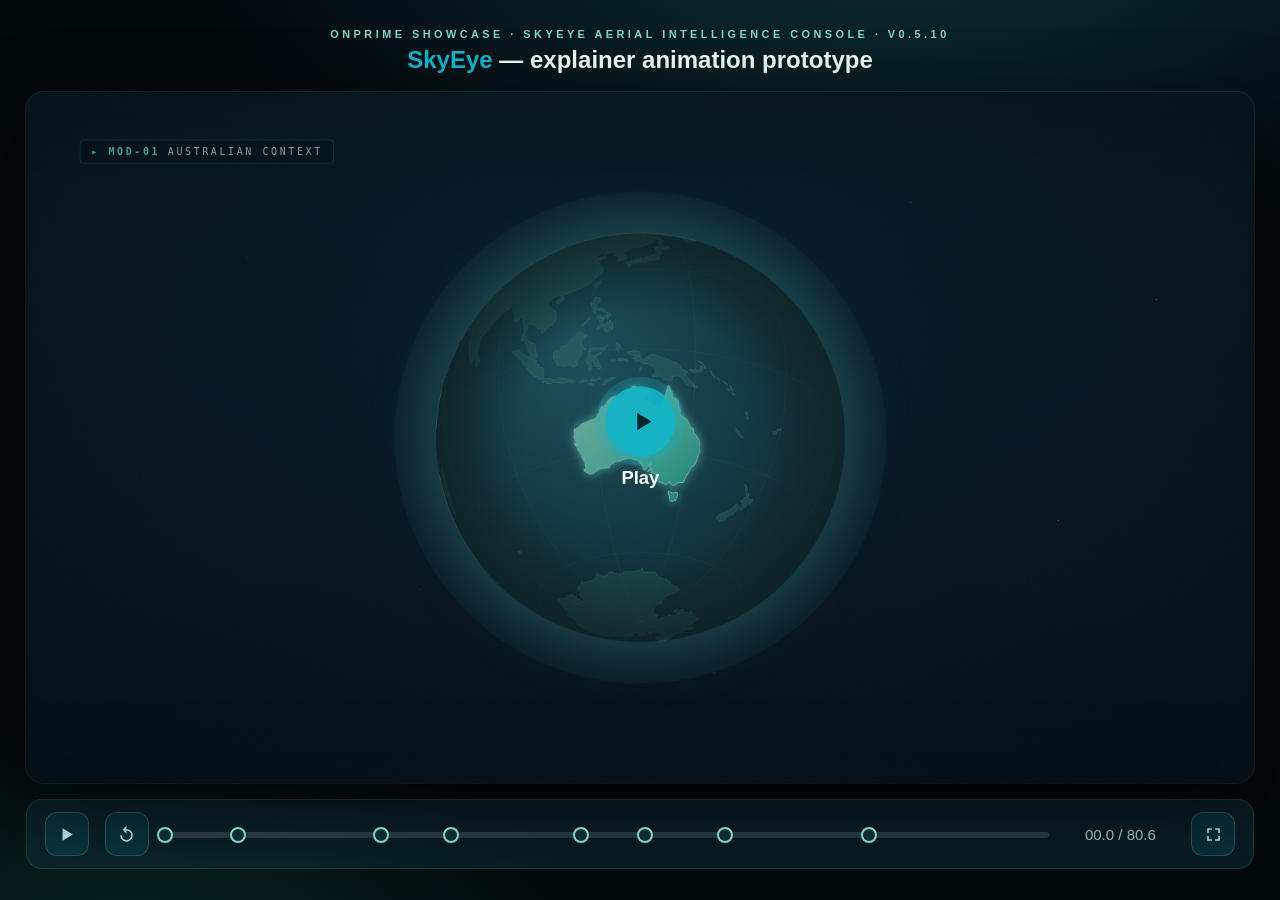
==== commit bd34fbf4: "fix(animation): stop mobile crashes during scene cross-fades Sync from private source repo (overact/" ====
--- a/animation/index.html
+++ b/animation/index.html
@@ -4,6 +4,26 @@
 <meta charset="UTF-8" />
 <meta name="viewport" content="width=device-width, initial-scale=1.0" />
 <title>SkyEye — Explainer Animation Prototype</title>
+<script>
+/* Performance tier — runs before first paint so the stage never flashes the
+   expensive look. Capability-based, NOT screen width: a small touch screen,
+   low device memory, or reduced-motion preference all drop us to the "lite"
+   tier, where css/base.css disables backdrop-filter (the dominant cause of
+   mobile tab crashes during scene cross-fades). Force with ?perf=lite|full. */
+(function(){
+  var q=new URLSearchParams(location.search).get('perf');
+  var lite;
+  if(q==='lite'||q==='full'){ lite=(q==='lite'); }
+  else{
+    var mm=function(s){try{return matchMedia(s).matches}catch(e){return false}};
+    var coarse=mm('(pointer:coarse)'), small=mm('(max-width:900px)');
+    var lowMem=(navigator.deviceMemory||8)<=4;
+    var reduced=mm('(prefers-reduced-motion:reduce)');
+    lite=(coarse&&small)||lowMem||reduced;
+  }
+  if(lite) document.documentElement.setAttribute('data-perf','lite');
+})();
+</script>
 <link rel="stylesheet" href="css/fonts.css">
 <link rel="stylesheet" href="css/base.css">
 <link rel="stylesheet" href="css/scenes-field.css">
@@ -662,7 +682,7 @@
           </div>
           <div class="mini">AI-powered drone platform · Australia</div>
           <div class="qrcard">
-            <img src="assets/SkyEyeQRCode-brand.png" alt="SkyEye QR code" />
+            <img src="assets/SkyEyeQRCode-brand.png?v=2" alt="SkyEye QR code" />
             <span>Scan to learn more</span>
           </div>
         </div>
--- a/animation/css/base.css
+++ b/animation/css/base.css
@@ -73,6 +73,33 @@
 .scene:not(.on):not(.leaving) *{animation:none !important}
 .scene.leaving *{animation-play-state:paused !important}
 #stage.paused *{animation-play-state:paused !important}
+
+/* ── GPU budget control — single point of control for mobile crashes ──
+   `backdrop-filter` is the dominant compositor/memory cost on mobile and it
+   peaks during the cross-fade, when the leaving scene and the incoming scene
+   are both painted at once (two full sets of blur buffers). These rules make
+   sure only the single active scene ever pays the blur cost, and drop it
+   entirely on capability-limited devices (set via data-perf in index.html).
+   Off-screen scenes are also pulled out of rendering to free their layers. */
+.scene.leaving *,
+.scene:not(.on) *{
+  backdrop-filter:none !important;
+  -webkit-backdrop-filter:none !important;
+}
+body:not(.frame-export) .scene:not(.on):not(.leaving){
+  content-visibility:hidden;
+}
+html[data-perf="lite"] *{
+  backdrop-filter:none !important;
+  -webkit-backdrop-filter:none !important;
+}
+/* Lite fallback: a few panels leaned on the blur for separation. Without it,
+   raise their background so text stays readable over the live scene behind. */
+html[data-perf="lite"] .s4 .tchip{background:rgba(13,58,68,.82)}
+html[data-perf="lite"] .s4 .feedcard{background:rgba(20,40,52,.92)}
+html[data-perf="lite"] .s2 .dchip{background:rgba(247,245,235,.96)}
+html[data-perf="lite"] .s7 .ocard{background:rgba(247,248,250,.96)}
+html[data-perf="lite"] #caption{background:rgba(7,18,22,.86)}
 
 /* scene number chip */
 .chip{
@@ -375,25 +402,15 @@
    force horizontal scroll or bury the controls below the fold. */
 @media (max-width:760px){
   body{
-    padding:14px 10px 24px;
+    padding:0 8px 8px;
     align-items:stretch;
-  }
-  .kicker{
-    max-width:100%;
-    text-align:center;
-    letter-spacing:.16em;
-    font-size:.58rem;
-    line-height:1.45;
-  }
-  h1.pagetitle{
-    text-align:center;
-    font-size:1.05rem;
-    line-height:1.15;
-    margin-bottom:12px;
-  }
+    overflow:hidden;
+  }
+  .kicker,h1.pagetitle,.hint,.note{display:none}
   .player,.note{width:100%}
   .stage-wrap{
-    border-radius:10px;
+    margin-top:8px;
+    border-radius:8px;
     box-shadow:0 18px 48px rgba(0,0,0,.5), 0 0 0 1px rgba(127,214,201,.14);
   }
   .chip{
@@ -416,46 +433,46 @@
   .controls{
     width:100%;
     flex-wrap:wrap;
-    gap:10px;
-    margin-top:10px;
-    padding:10px;
-    border-radius:12px;
+    gap:6px;
+    margin-top:6px;
+    padding:6px 8px;
+    border-radius:8px;
   }
   .cbtn{
-    width:40px;
-    height:40px;
-    border-radius:10px;
+    width:34px;
+    height:34px;
+    border-radius:8px;
+  }
+  .cbtn svg{
+    width:16px;
+    height:16px;
   }
   .track{
     order:10;
     flex:0 0 100%;
     min-width:100%;
-    height:32px;
-  }
-  .track .rail,.track #prog{top:13px}
-  .track .mark{top:8px}
+    height:24px;
+  }
+  .track .rail,.track #prog{
+    top:10px;
+    height:4px;
+  }
+  .track .mark{
+    top:5px;
+    width:14px;
+    height:14px;
+    border-width:2px;
+  }
   .track .mark .tip{display:none}
   #clock{
     margin-left:auto;
-    min-width:94px;
-    font-size:13px;
-  }
-  .hint{
-    margin-top:10px;
+    min-width:82px;
     font-size:12px;
-    line-height:1.5;
-  }
-  .note{
-    margin-top:16px;
-    padding:16px;
-    border-radius:12px;
   }
 }
 
 @media (max-width:420px){
   body{padding-left:8px;padding-right:8px}
-  .kicker{letter-spacing:.12em}
-  h1.pagetitle{font-size:.98rem}
   .chip{
     top:36px;
     left:36px;
@@ -473,5 +490,4 @@
     font-size:56px;
     padding:18px 26px;
   }
-  .hint kbd{padding:1px 5px}
-}
+}
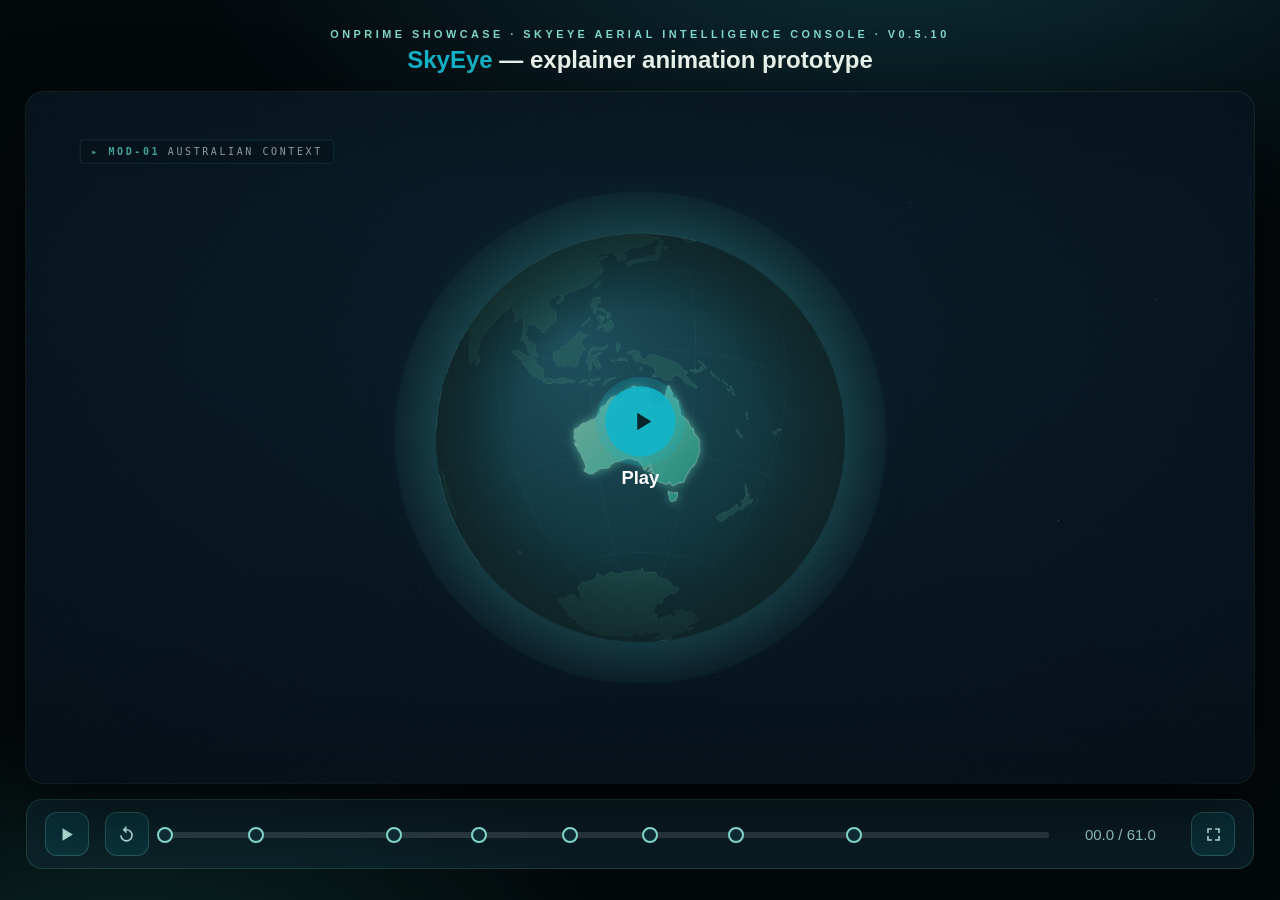
==== commit 11501f50: "sync: recut to 61s, scene-motion overlap, and s7 growth-curves chart Mirror the animation/ changes f" ====
--- a/animation/index.html
+++ b/animation/index.html
@@ -640,11 +640,26 @@
           </div>
         </div>
 
-        <!-- outcome keyword cards filling the right space, with rise/fall motion -->
-        <div class="s7out">
-          <div class="ocard up"   style="--d:1.5s"><span class="oar">↑</span>Earlier action</div>
-          <div class="ocard down" style="--d:1.8s"><span class="oar">↓</span>Lower inputs</div>
-          <div class="ocard up"   style="--d:2.1s"><span class="oar">↑</span>Focused work</div>
+        <!-- growth curves: efficiency + revenue/yield rising over the season,
+             the right-side hero (replaces the old outcome keyword cards). -->
+        <div class="s7chart">
+          <div class="s7chart-head"><span class="s7chart-arrow">↑</span>Season trend</div>
+          <svg class="s7chart-svg" viewBox="0 0 480 300" preserveAspectRatio="xMidYMid meet">
+            <g class="s7chart-grid">
+              <line x1="16" y1="70"  x2="452" y2="70"/>
+              <line x1="16" y1="130" x2="452" y2="130"/>
+              <line x1="16" y1="190" x2="452" y2="190"/>
+              <line x1="16" y1="250" x2="452" y2="250"/>
+            </g>
+            <path class="s7line rev" pathLength="1" d="M20,236 C92,224 152,196 244,160 C322,128 384,96 444,60"/>
+            <path class="s7line eff" pathLength="1" d="M20,248 C92,240 152,222 244,196 C322,174 384,144 444,106"/>
+            <circle class="s7dot rev" cx="444" cy="60"  r="6.5"/>
+            <circle class="s7dot eff" cx="444" cy="106" r="6.5"/>
+          </svg>
+          <div class="s7chart-legend">
+            <span class="s7leg rev"><i></i>Revenue / yield</span>
+            <span class="s7leg eff"><i></i>Efficiency</span>
+          </div>
         </div>
 
         <svg class="farmer farmerhappy" viewBox="0 0 170 260">
--- a/animation/css/scenes-field.css
+++ b/animation/css/scenes-field.css
@@ -115,7 +115,7 @@
 
 /* tractor with turning wheels + dust — natural colours via world filter */
 .s1 .tractorline{position:absolute;top:526px;left:0;will-change:transform;
-  animation:tractorGo 9.4s .2s linear both}
+  animation:tractorGo 8s .2s linear both}
 .s1 .tractorline svg{transform:scale(.88);transform-origin:bottom center}
 .s1 .tractor .wheel{transform-origin:center;transform-box:fill-box;animation:wheelTurn 1.1s linear infinite}
 .s1 .dust span{position:absolute;width:22px;height:22px;border-radius:50%;
--- a/animation/css/scenes-ops.css
+++ b/animation/css/scenes-ops.css
@@ -210,7 +210,7 @@
 
 /* Drone dot — ping + neon bloom */
 .s6 .ddot{position:absolute;left:9%;bottom:14%;width:22px;height:22px;opacity:0}
-.scene.on .ddot{animation:fadeIn .4s 1.6s both, dronePatrol 7s 1.6s infinite linear}
+.scene.on .ddot{animation:fadeIn .4s 1.6s both, dronePatrol 5.5s 1.6s infinite linear}
 .s6 .ddot::before{
   content:"";position:absolute;inset:0;border-radius:50%;
   background:#5ef2e0;
@@ -550,30 +550,41 @@
 .scene.on.endphase .endcard .mini{animation:fadeUp .5s 1.55s both ease}
 
 /* =====================================================
-   SCENE 7 — outcome keyword cards (fills the empty right
-   side; rise/fall motion echoes "spend less / grow more")
+   SCENE 7 — growth curves (right-side hero). Two lines
+   draw in rising over the season: revenue/yield + efficiency,
+   echoing "spend less, grow more". Austere by design so it
+   reads against the busy payoff scene.
 ===================================================== */
-.s7 .s7out{position:absolute;right:110px;top:170px;width:420px;z-index:6;
-  display:flex;flex-direction:column;gap:20px}
-.s7 .ocard{display:flex;align-items:center;gap:18px;opacity:0;
-  background:rgba(255,255,255,.88);
+.s7 .s7chart{position:absolute;right:90px;top:150px;width:470px;z-index:6;opacity:0;
+  background:rgba(255,255,255,.82);
   backdrop-filter:blur(8px);-webkit-backdrop-filter:blur(8px);
-  border:1.5px solid rgba(18,181,201,.3);border-radius:18px;padding:16px 26px;
-  font-family:var(--font-display);font-weight:800;font-size:31px;color:#0c2b33;
+  border:1.5px solid rgba(18,181,201,.28);border-radius:22px;padding:18px 24px 14px;
   box-shadow:0 16px 40px rgba(18,90,110,.16),inset 0 1px 0 rgba(255,255,255,.9)}
-.scene.on .ocard{animation:slideInR .6s var(--d) both ease}
-.s7 .ocard.up{border-left:5px solid #2bd98a}
-.s7 .ocard.down{border-left:5px solid #1f7ae0}
-.s7 .ocard .oar{width:52px;height:52px;border-radius:14px;flex:none;
-  display:grid;place-items:center;font-size:30px;color:#fff}
-.s7 .ocard.up .oar{background:linear-gradient(135deg,#2bd98a,#12b5c9);
-  box-shadow:0 0 22px rgba(43,217,138,.5)}
-.s7 .ocard.down .oar{background:linear-gradient(135deg,#1f7ae0,#12b5c9);
-  box-shadow:0 0 22px rgba(31,122,224,.5)}
-.scene.on .ocard.up .oar{animation:so-arrUp 2s 2.8s ease-in-out infinite}
-.scene.on .ocard.down .oar{animation:so-arrDown 2s 2.8s ease-in-out infinite}
-@keyframes so-arrUp{0%,100%{transform:translateY(5px)}50%{transform:translateY(-6px)}}
-@keyframes so-arrDown{0%,100%{transform:translateY(-5px)}50%{transform:translateY(6px)}}
+.scene.on .s7chart{animation:fadeUp .6s 1.2s both ease}
+.s7 .s7chart-head{display:flex;align-items:center;gap:11px;margin-bottom:4px;
+  font-family:var(--font-display);font-weight:800;font-size:23px;color:#0c2b33}
+.s7 .s7chart-arrow{width:34px;height:34px;border-radius:10px;flex:none;
+  display:grid;place-items:center;font-size:22px;color:#fff;
+  background:linear-gradient(135deg,#2bd98a,#12b5c9);box-shadow:0 0 18px rgba(43,217,138,.45)}
+.s7 .s7chart-svg{display:block;width:100%;height:auto}
+.s7 .s7chart-grid line{stroke:rgba(12,43,51,.12);stroke-width:1.5;stroke-dasharray:4 6}
+.s7 .s7line{fill:none;stroke-width:5;stroke-linecap:round;stroke-linejoin:round;
+  stroke-dasharray:1;stroke-dashoffset:1}
+.s7 .s7line.rev{stroke:#2bd98a;filter:drop-shadow(0 3px 8px rgba(43,217,138,.35))}
+.s7 .s7line.eff{stroke:#12b5c9;filter:drop-shadow(0 3px 8px rgba(18,181,201,.30))}
+.scene.on .s7line.rev{animation:drawLine 1.2s 1.5s both ease}
+.scene.on .s7line.eff{animation:drawLine 1.2s 1.75s both ease}
+.s7 .s7dot{opacity:0}
+.s7 .s7dot.rev{fill:#2bd98a}
+.s7 .s7dot.eff{fill:#12b5c9}
+.scene.on .s7dot.rev{animation:fadeIn .4s 2.55s both}
+.scene.on .s7dot.eff{animation:fadeIn .4s 2.8s both}
+.s7 .s7chart-legend{display:flex;gap:22px;margin-top:6px;
+  font-family:var(--font-mono);font-size:12.5px;letter-spacing:.06em;color:rgba(12,43,51,.68)}
+.s7 .s7leg{display:flex;align-items:center;gap:7px}
+.s7 .s7leg i{width:16px;height:4px;border-radius:2px;display:inline-block}
+.s7 .s7leg.rev i{background:#2bd98a}
+.s7 .s7leg.eff i{background:#12b5c9}
 
 /* QR card — bottom-right of the endcard. The QR stays black-on-white on a
    clean light card so it remains scannable against the dark brand gradient. */
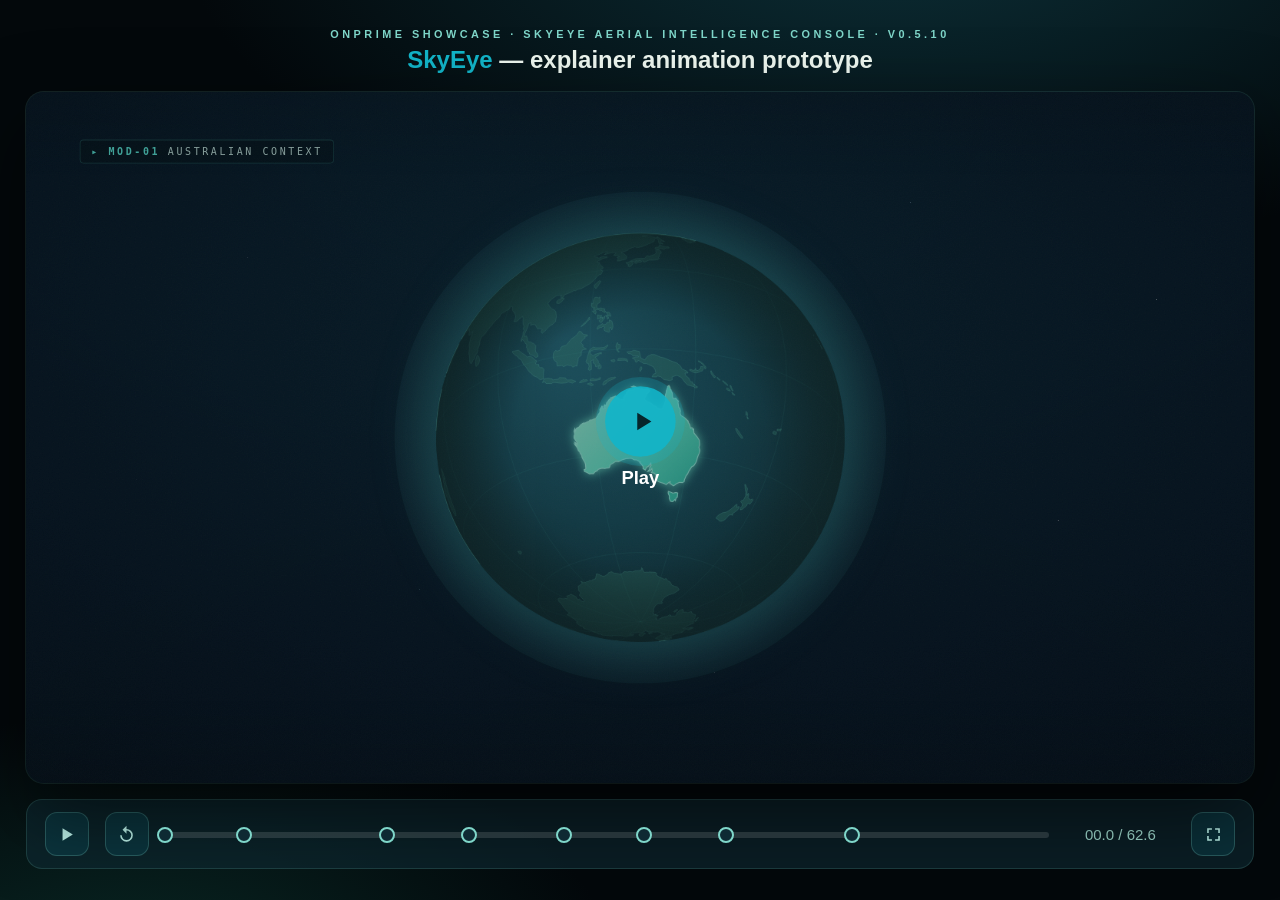
==== commit 743fb4df: "sync: publish corrected 62.6s Sulafat narration" ====
--- a/animation/index.html
+++ b/animation/index.html
@@ -709,8 +709,8 @@
       <div id="grain"></div>
 
       <div id="captionBar"><p id="caption"></p></div>
-      <!-- Draft narration (edge-tts, en-AU). Regenerate via docs/audio-production.md. -->
-      <audio id="voiceover" src="audio/voiceover.mp3" preload="auto"></audio>
+      <!-- Narration follows the measured timeline; see docs/audio-production.md. -->
+      <audio id="voiceover" src="audio/voiceover.mp3?v=38949132d4ae" preload="auto"></audio>
       <div id="replay"><div class="rbtn">
         <div class="circ"><svg viewBox="0 0 24 24"><path d="M12 5V1L7 6l5 5V7a6 6 0 1 1-6 6H4a8 8 0 1 0 8-8z"/></svg></div>
         Replay
@@ -734,17 +734,18 @@
       <div class="rail"></div>
       <div id="prog"></div>
     </div>
-    <div id="clock">00.0 / 80.8</div>
+    <div id="clock">00.0</div>
     <button class="cbtn" id="btnFull" title="Fullscreen (F)">
       <svg viewBox="0 0 24 24"><path d="M4 4h6v2H6v4H4V4zm10 0h6v6h-2V6h-4V4zM4 14h2v4h4v2H4v-6zm14 0h2v6h-6v-2h4v-4z"/></svg>
     </button>
   </div>
+  <p id="audioStatus" role="status" aria-live="polite" style="margin:8px 0 0;text-align:center;font-size:13px"></p>
 </div>
 
 <script src="js/lib/d3-array.min.js"></script>
 <script src="js/lib/d3-geo.min.js"></script>
 <script src="js/globe-data.js"></script>
 <script src="js/globe.js"></script>
-<script src="js/main.js"></script>
+<script src="js/main.js?v=38949132d4ae"></script>
 </body>
 </html>
--- a/animation/css/base.css
+++ b/animation/css/base.css
@@ -133,6 +133,7 @@
   transition:opacity .42s var(--ease-out),clip-path .55s var(--ease-out);
 }
 #caption.show{opacity:1;clip-path:inset(0 0 0 0)}
+body.frame-export #caption{transition:none}
 
 /* global colour-grade — gentle lift, NOT a heavy dark wash */
 #stage::after{content:"";position:absolute;inset:0;z-index:49;pointer-events:none;
